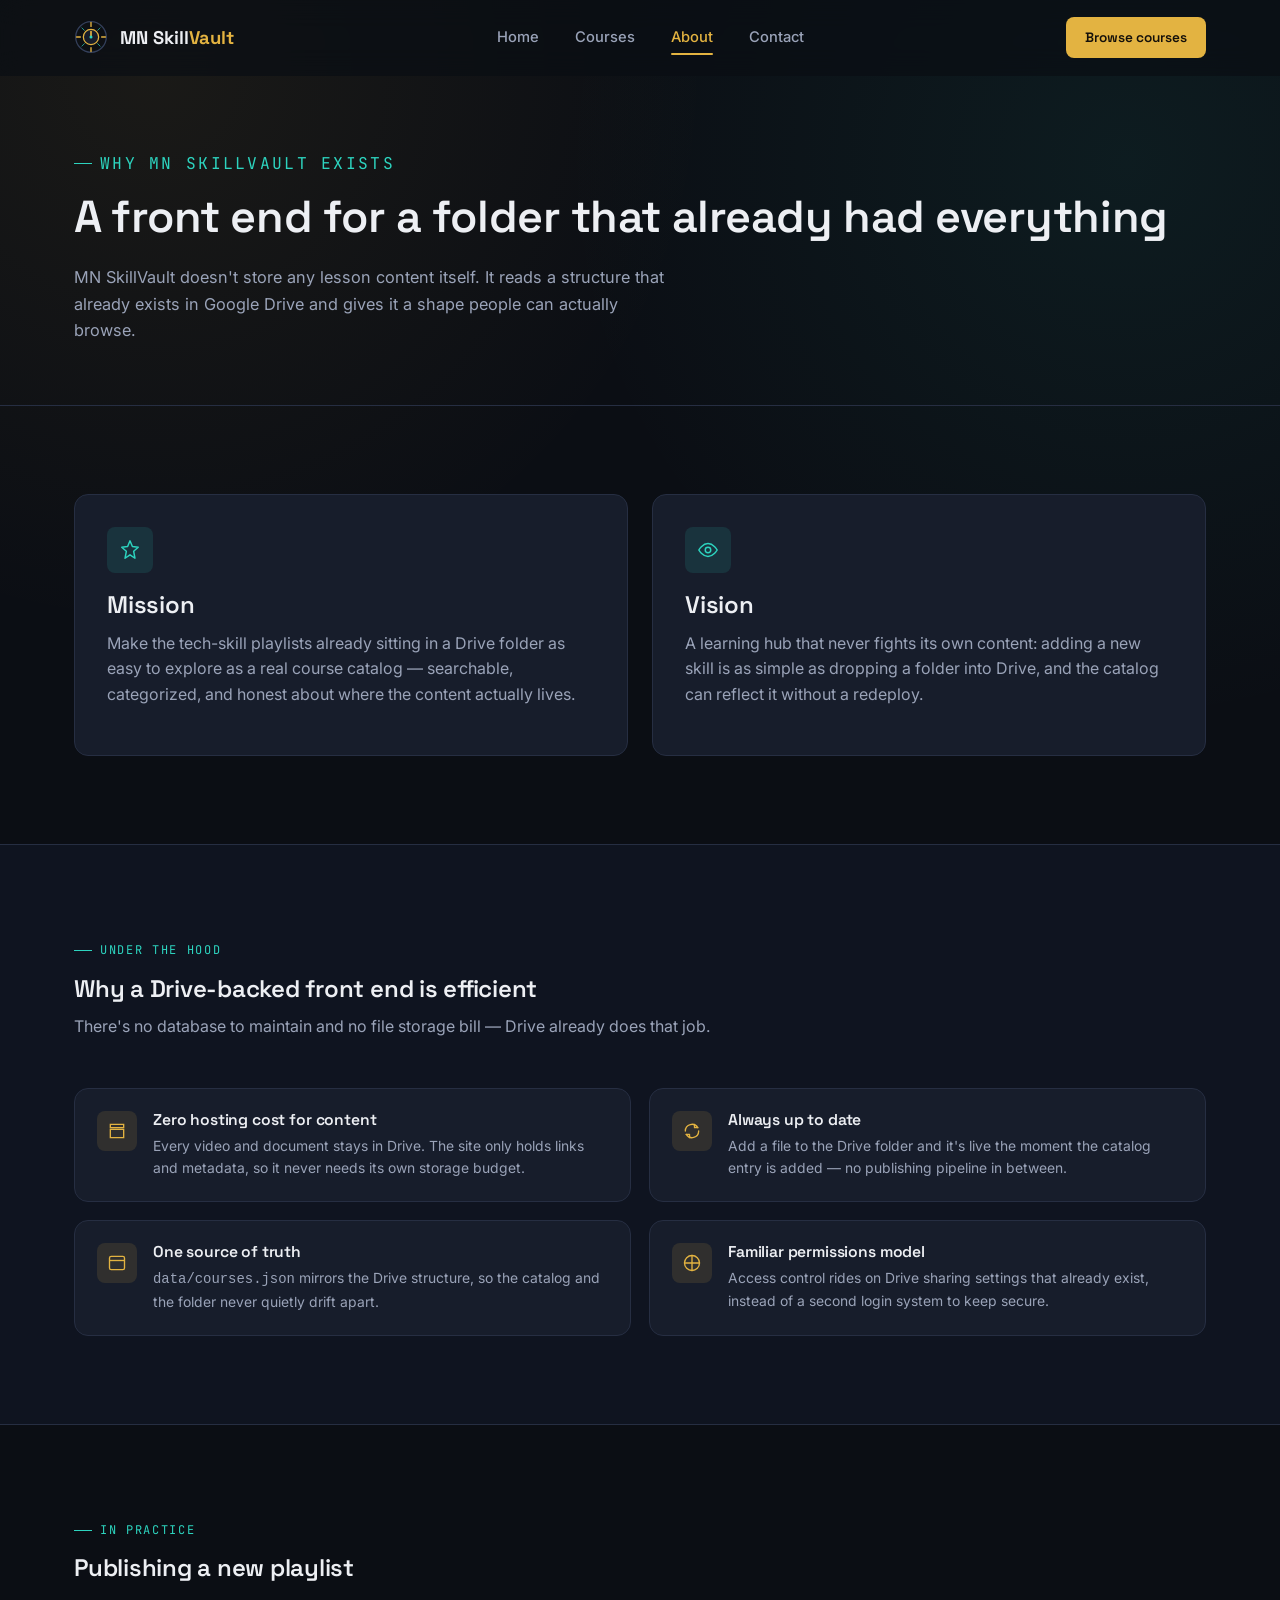
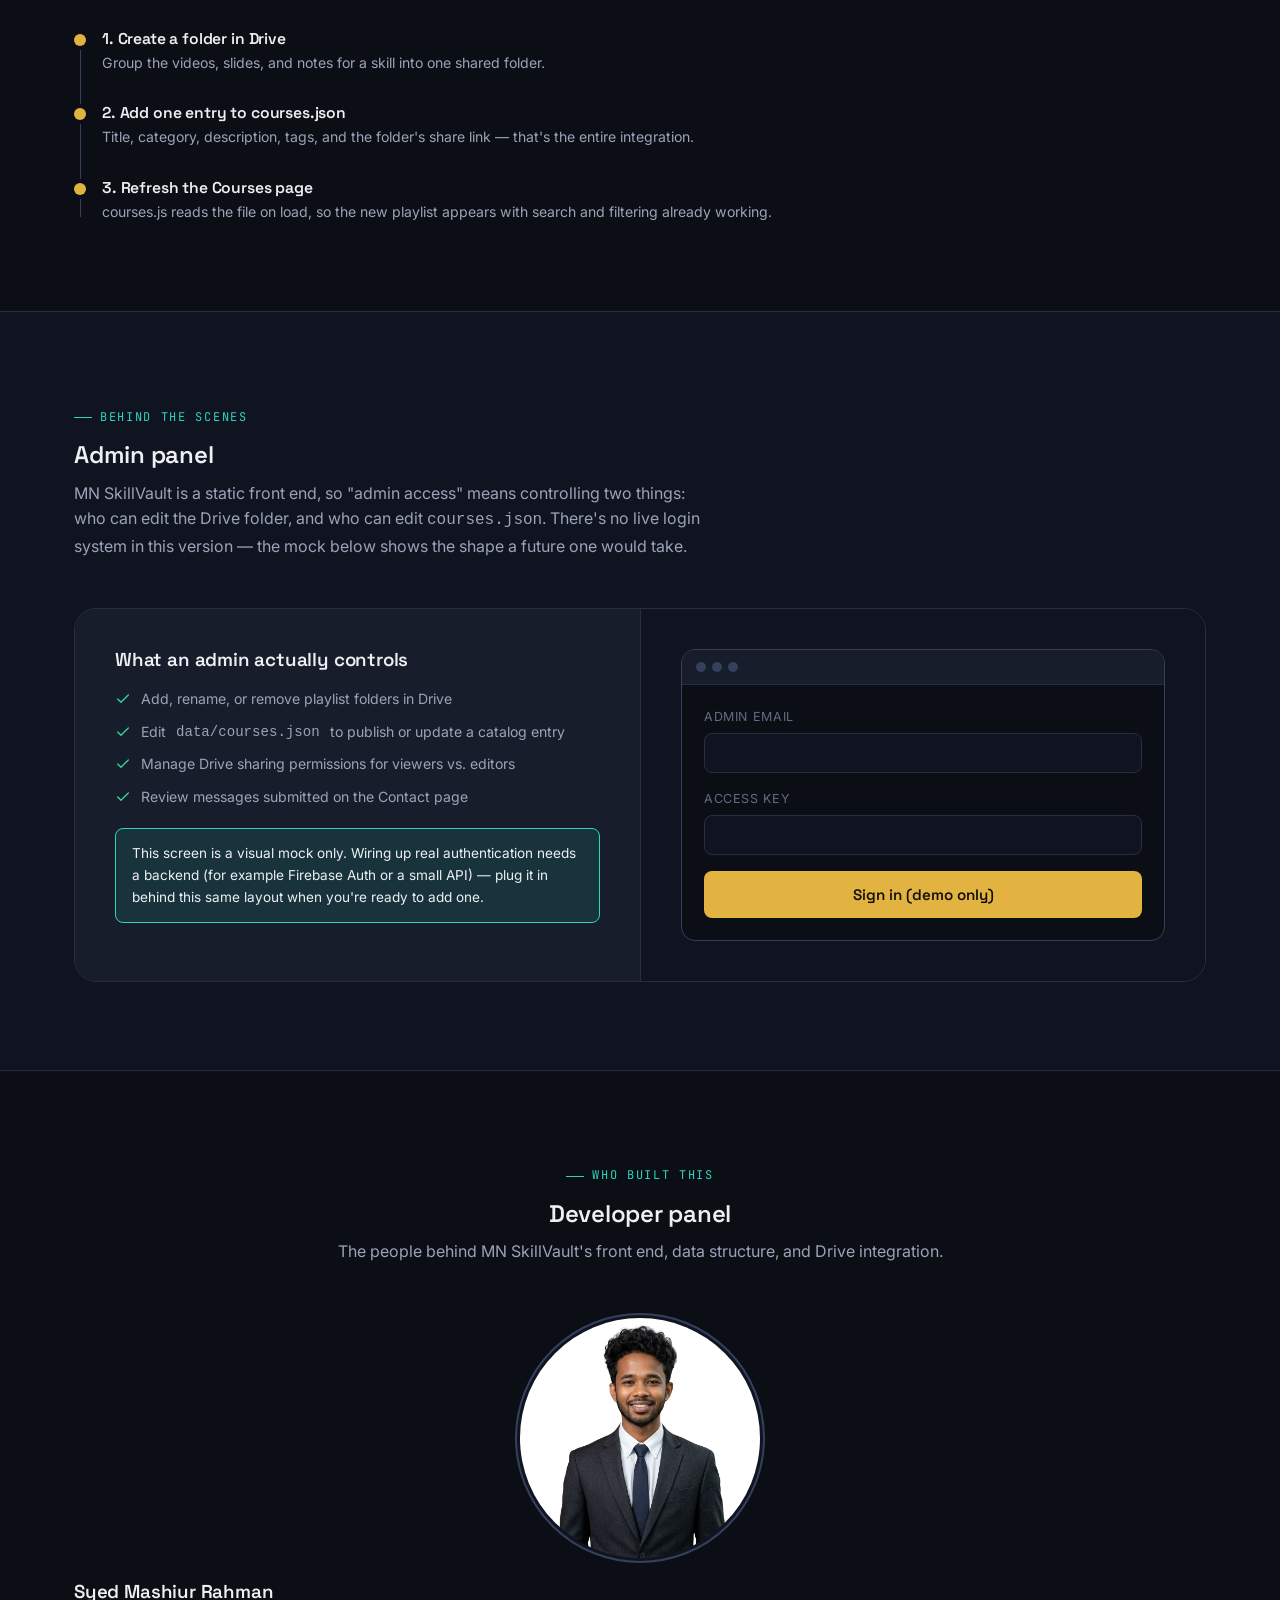
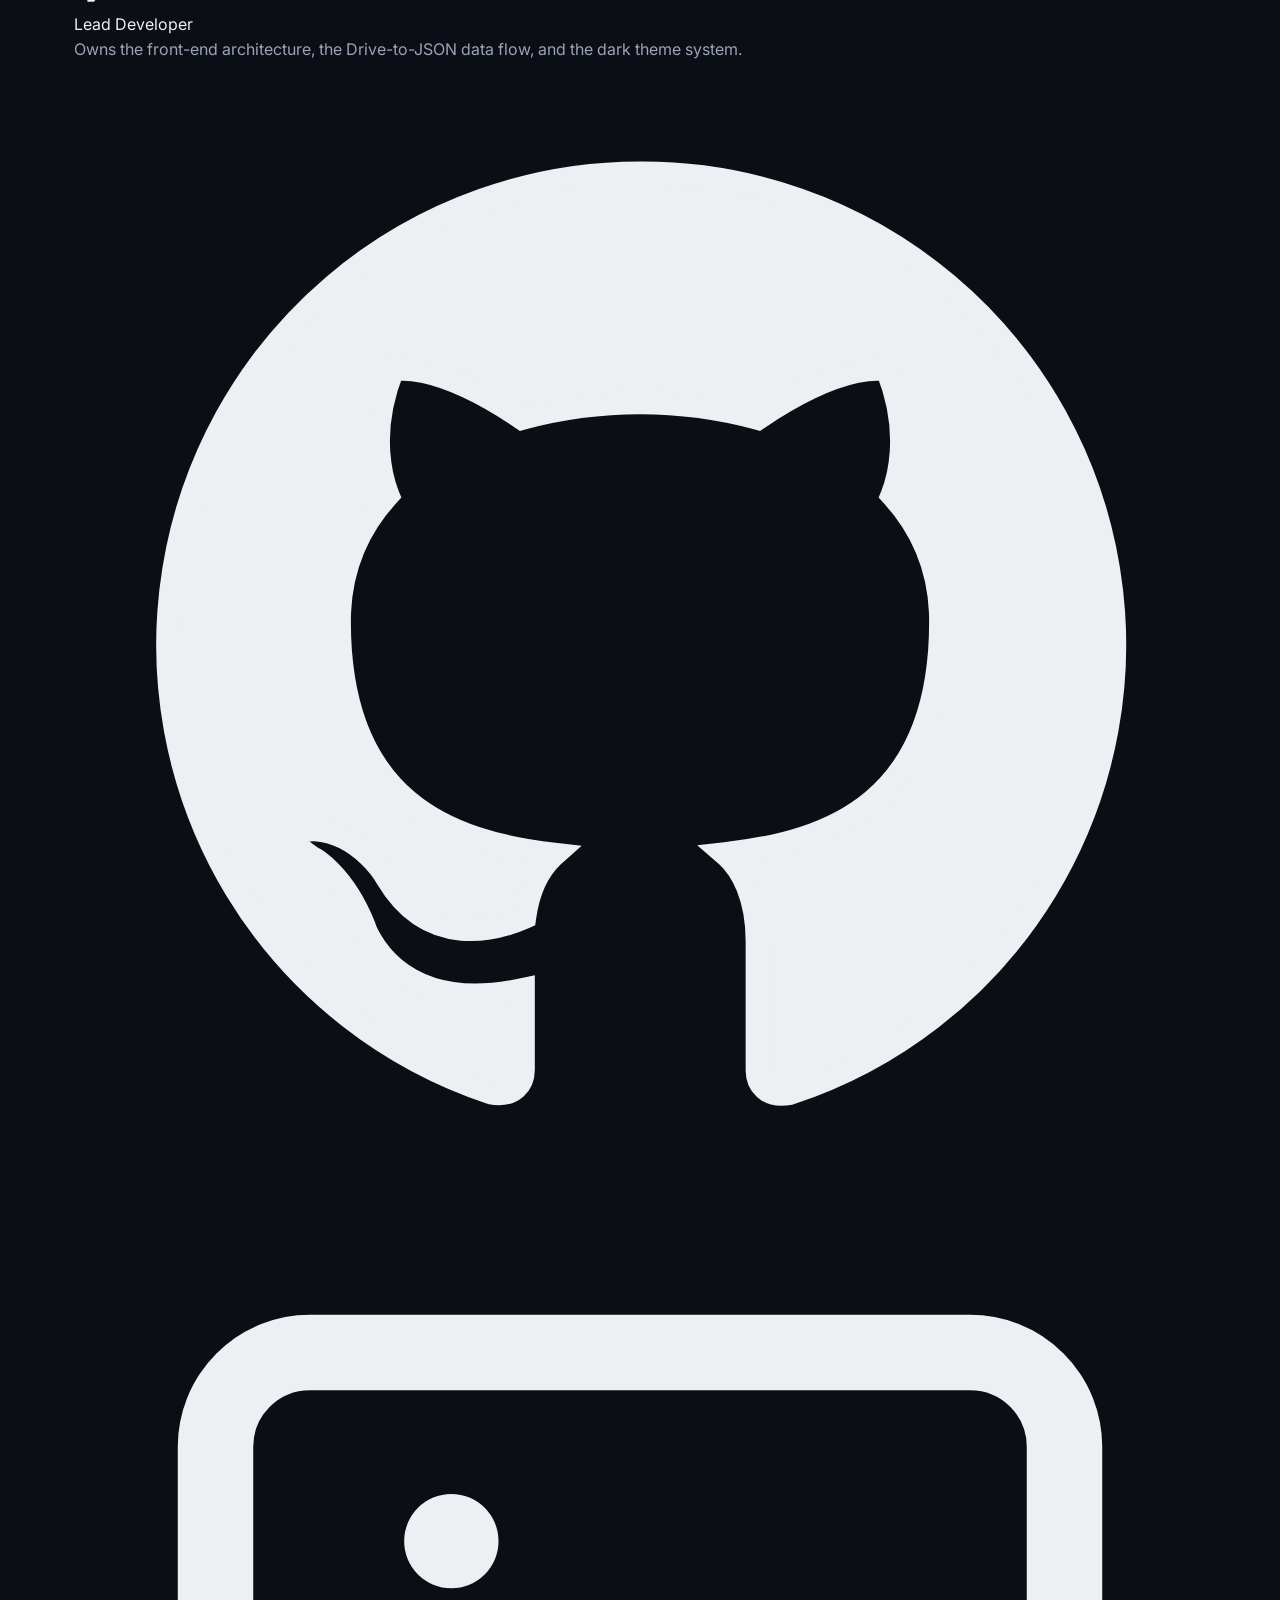
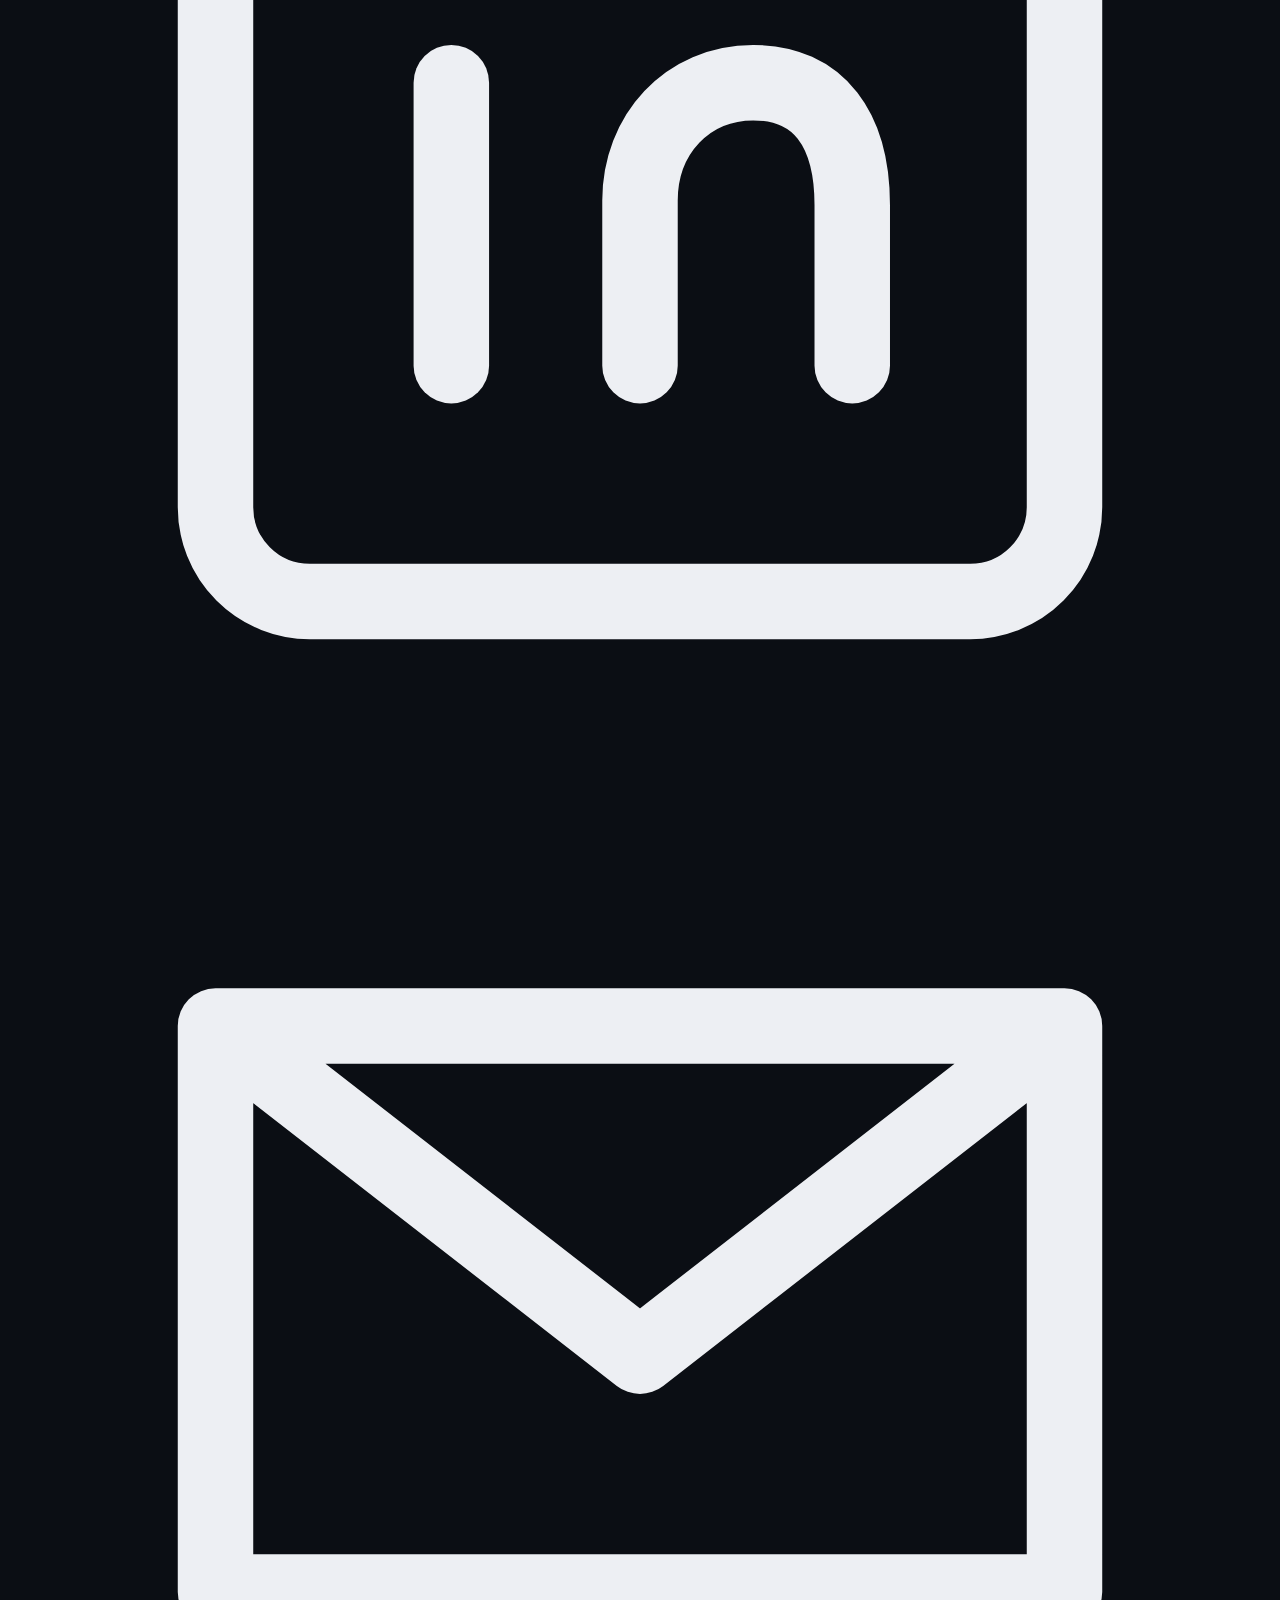
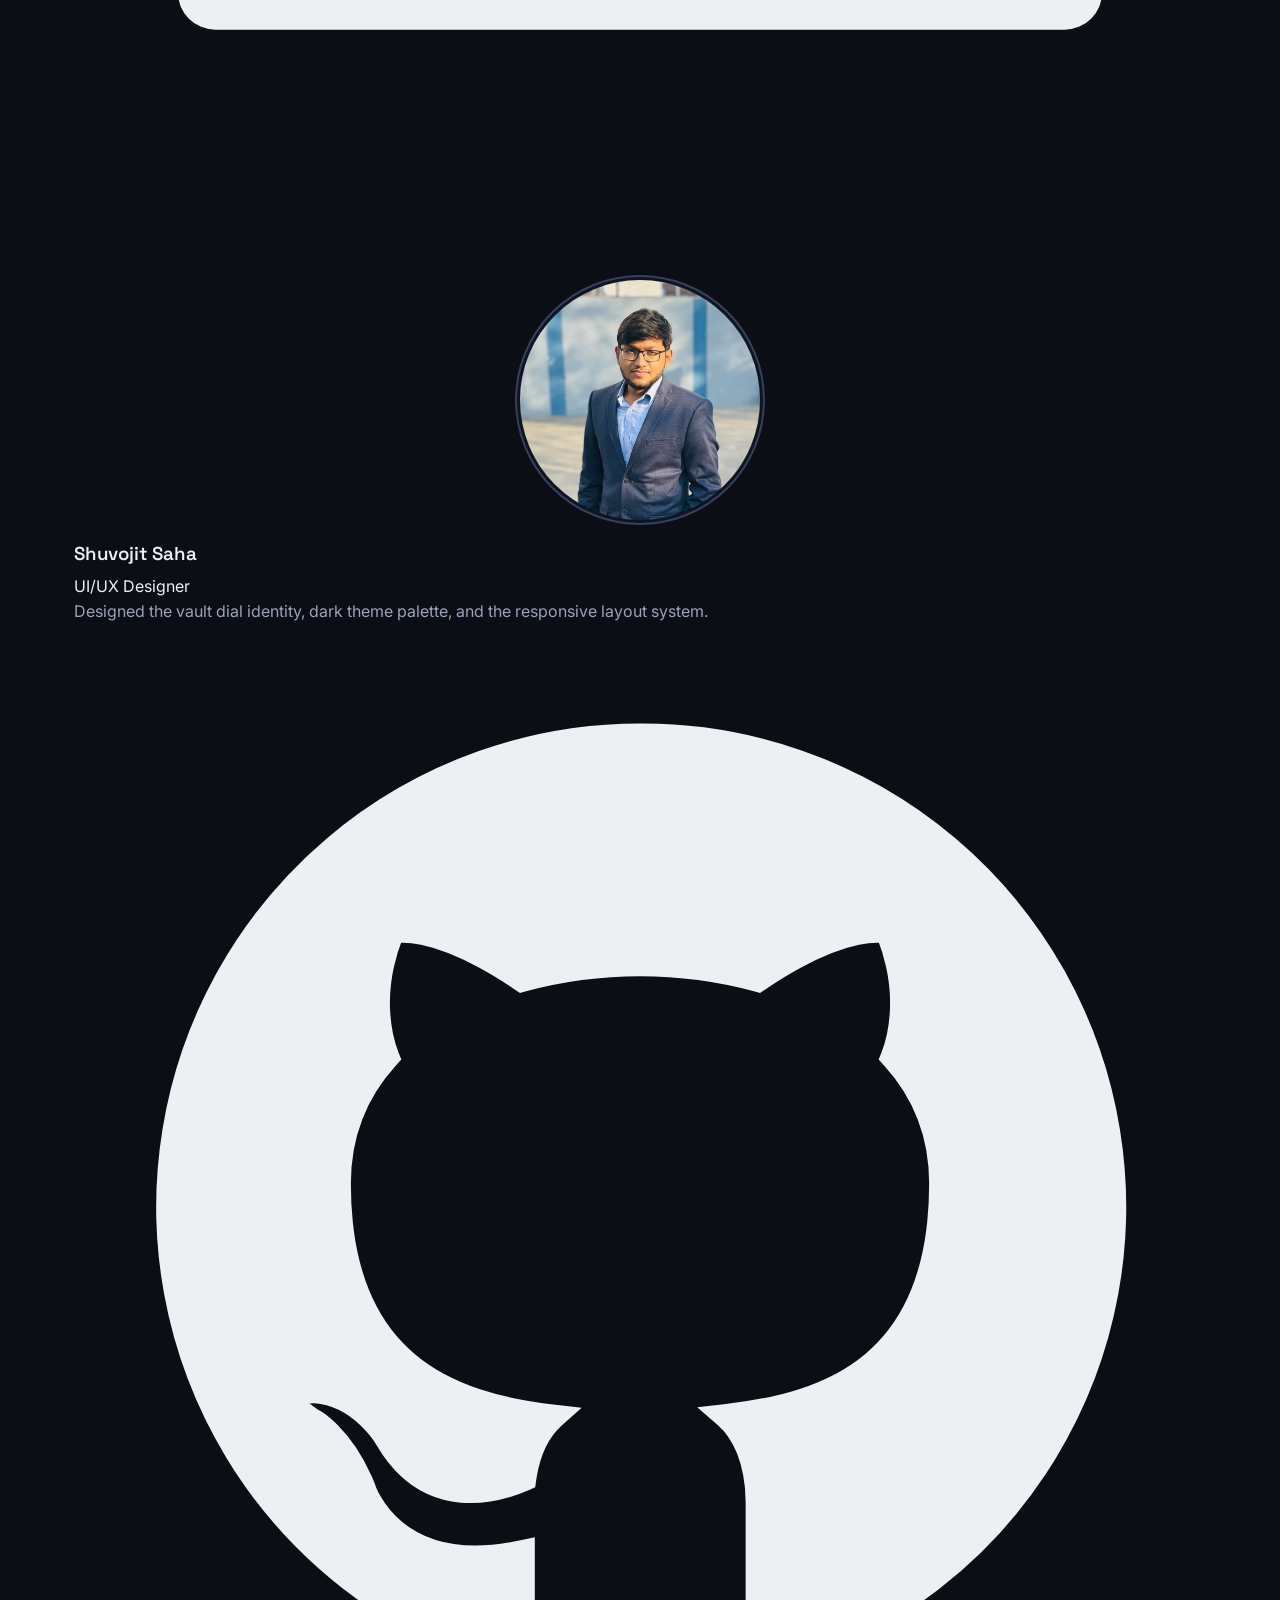
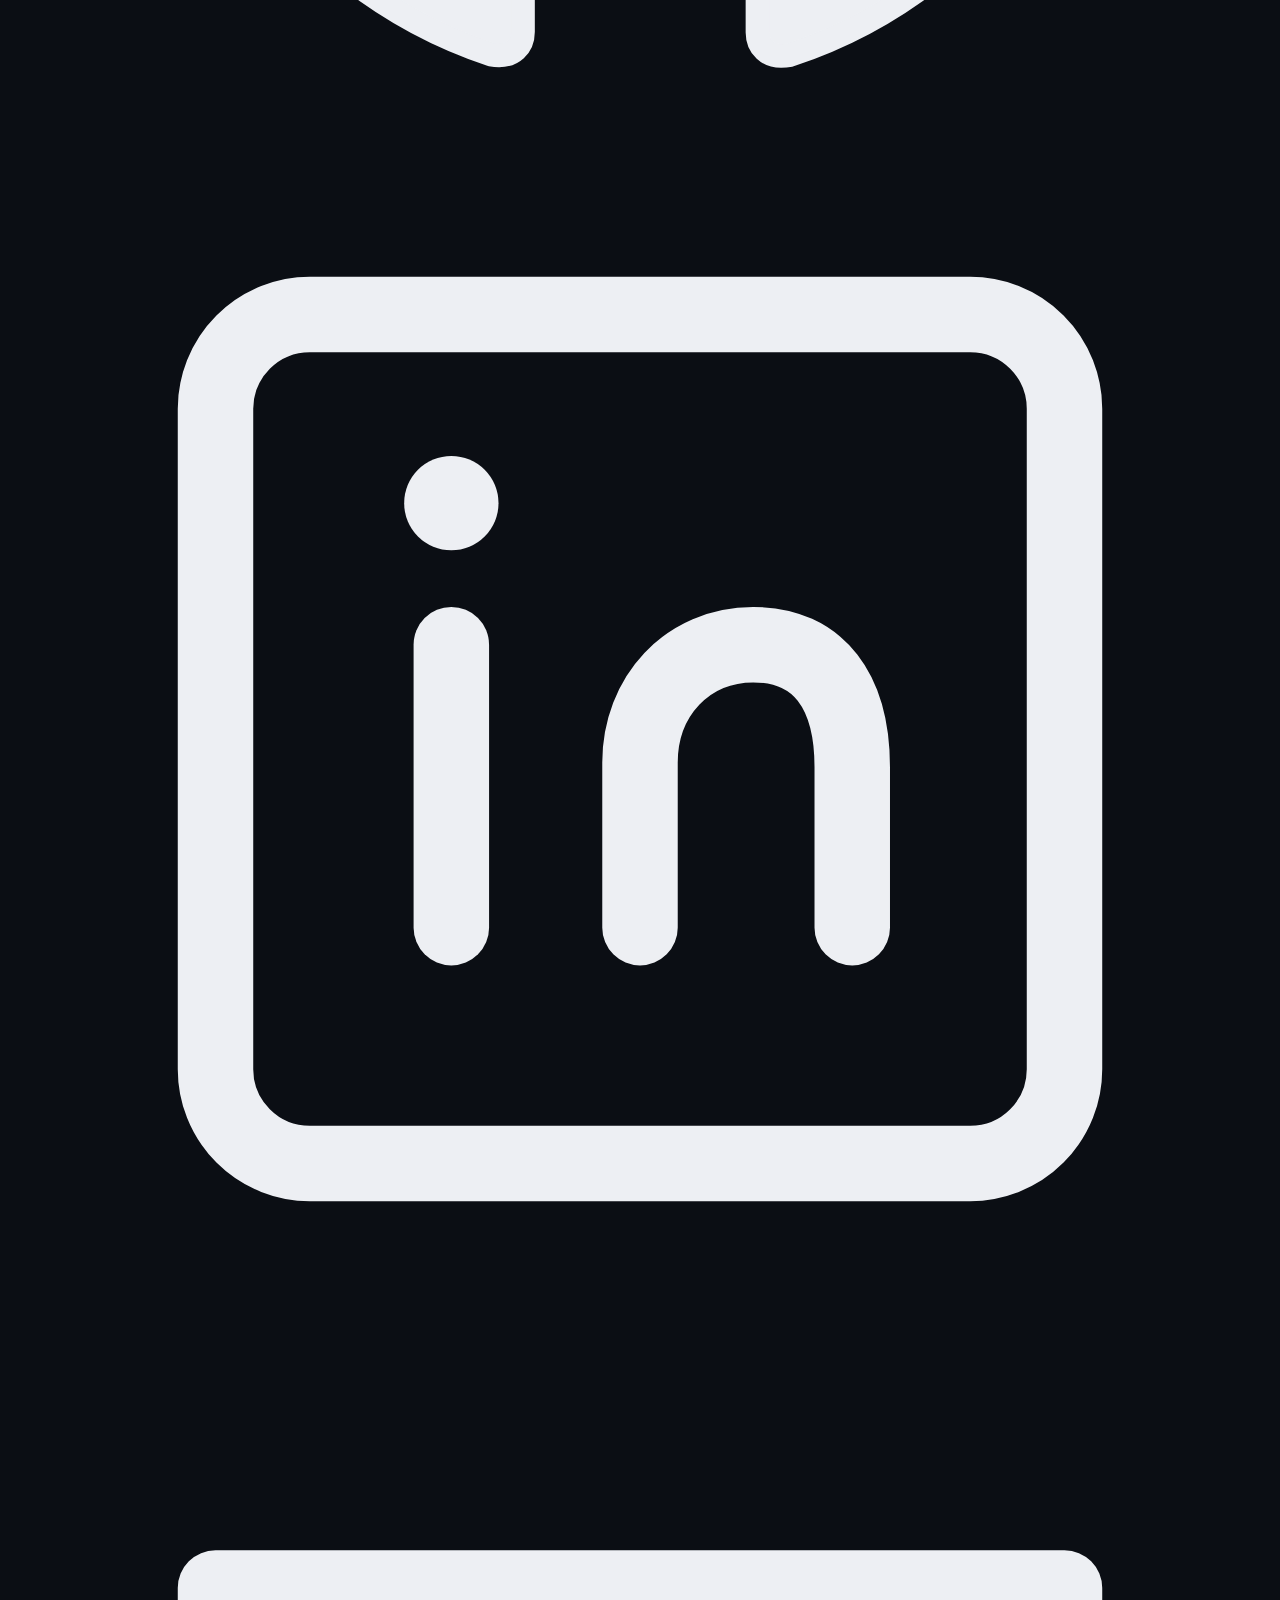
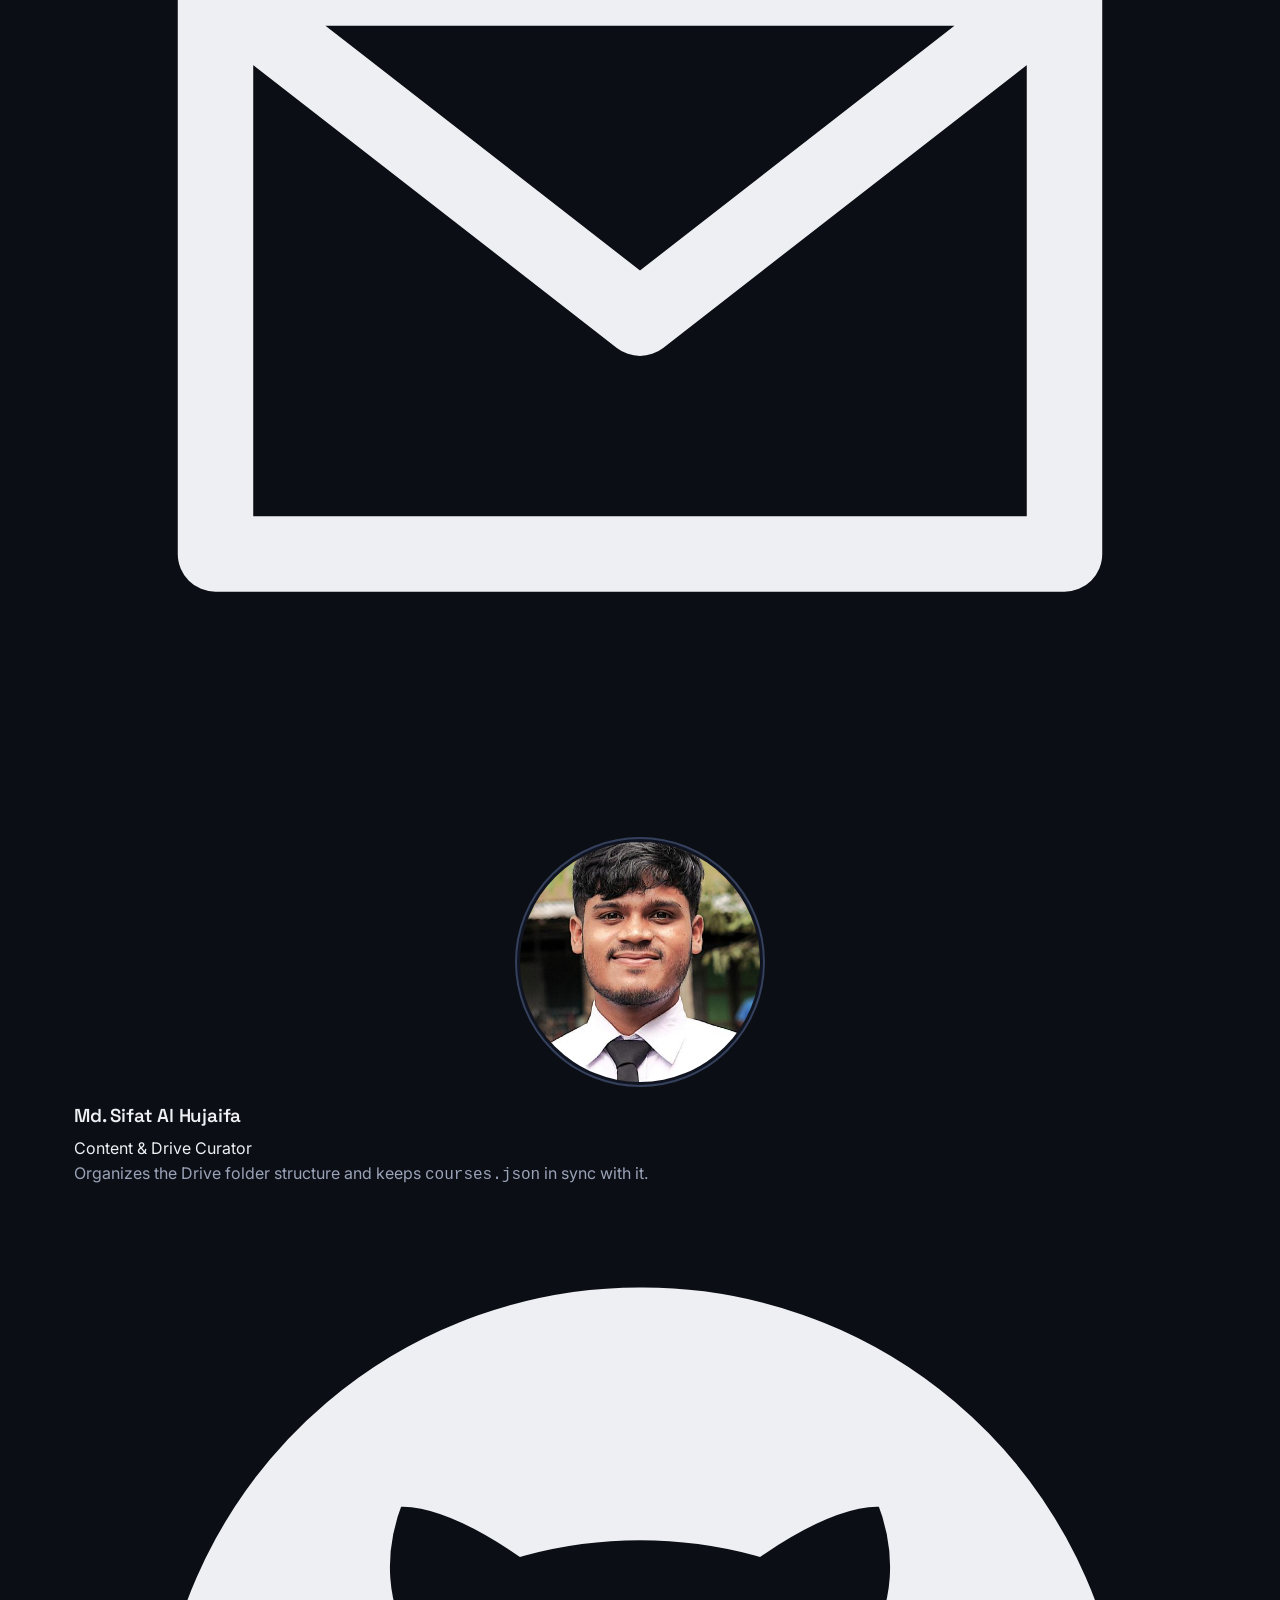
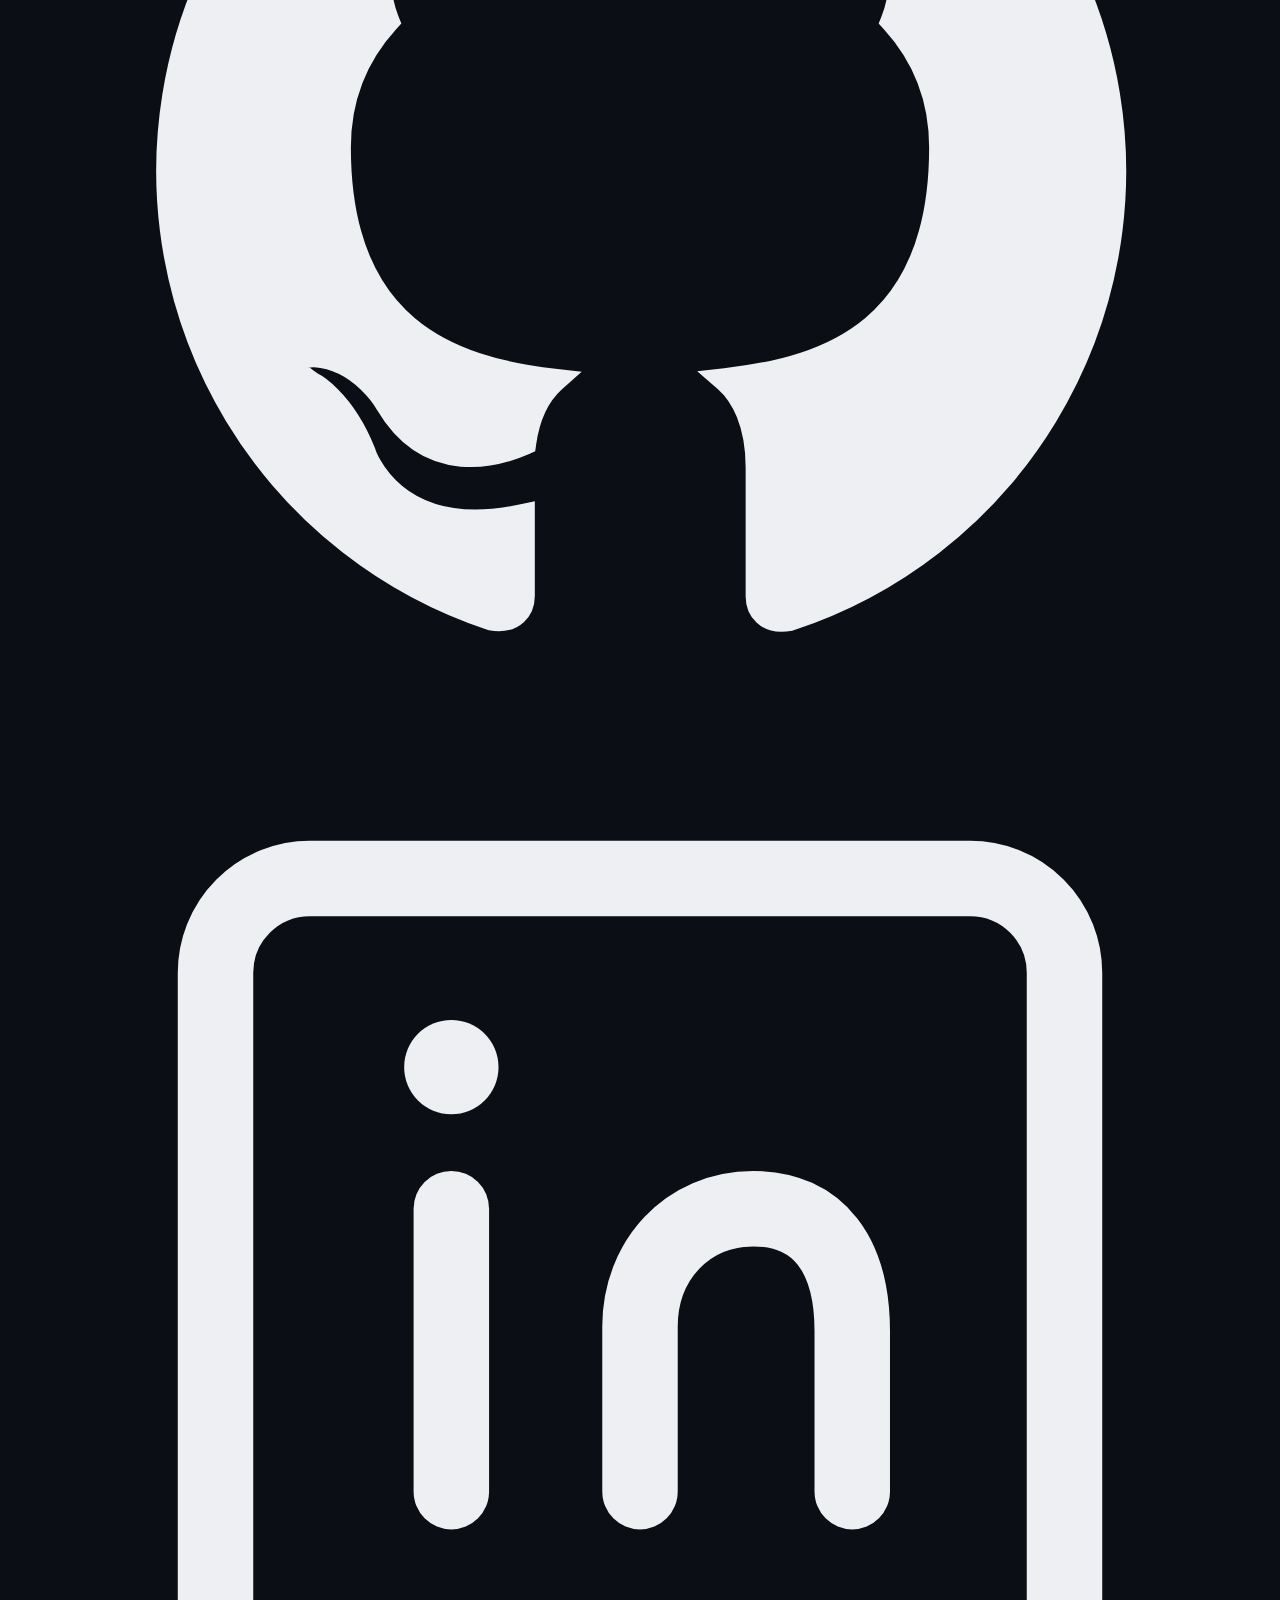
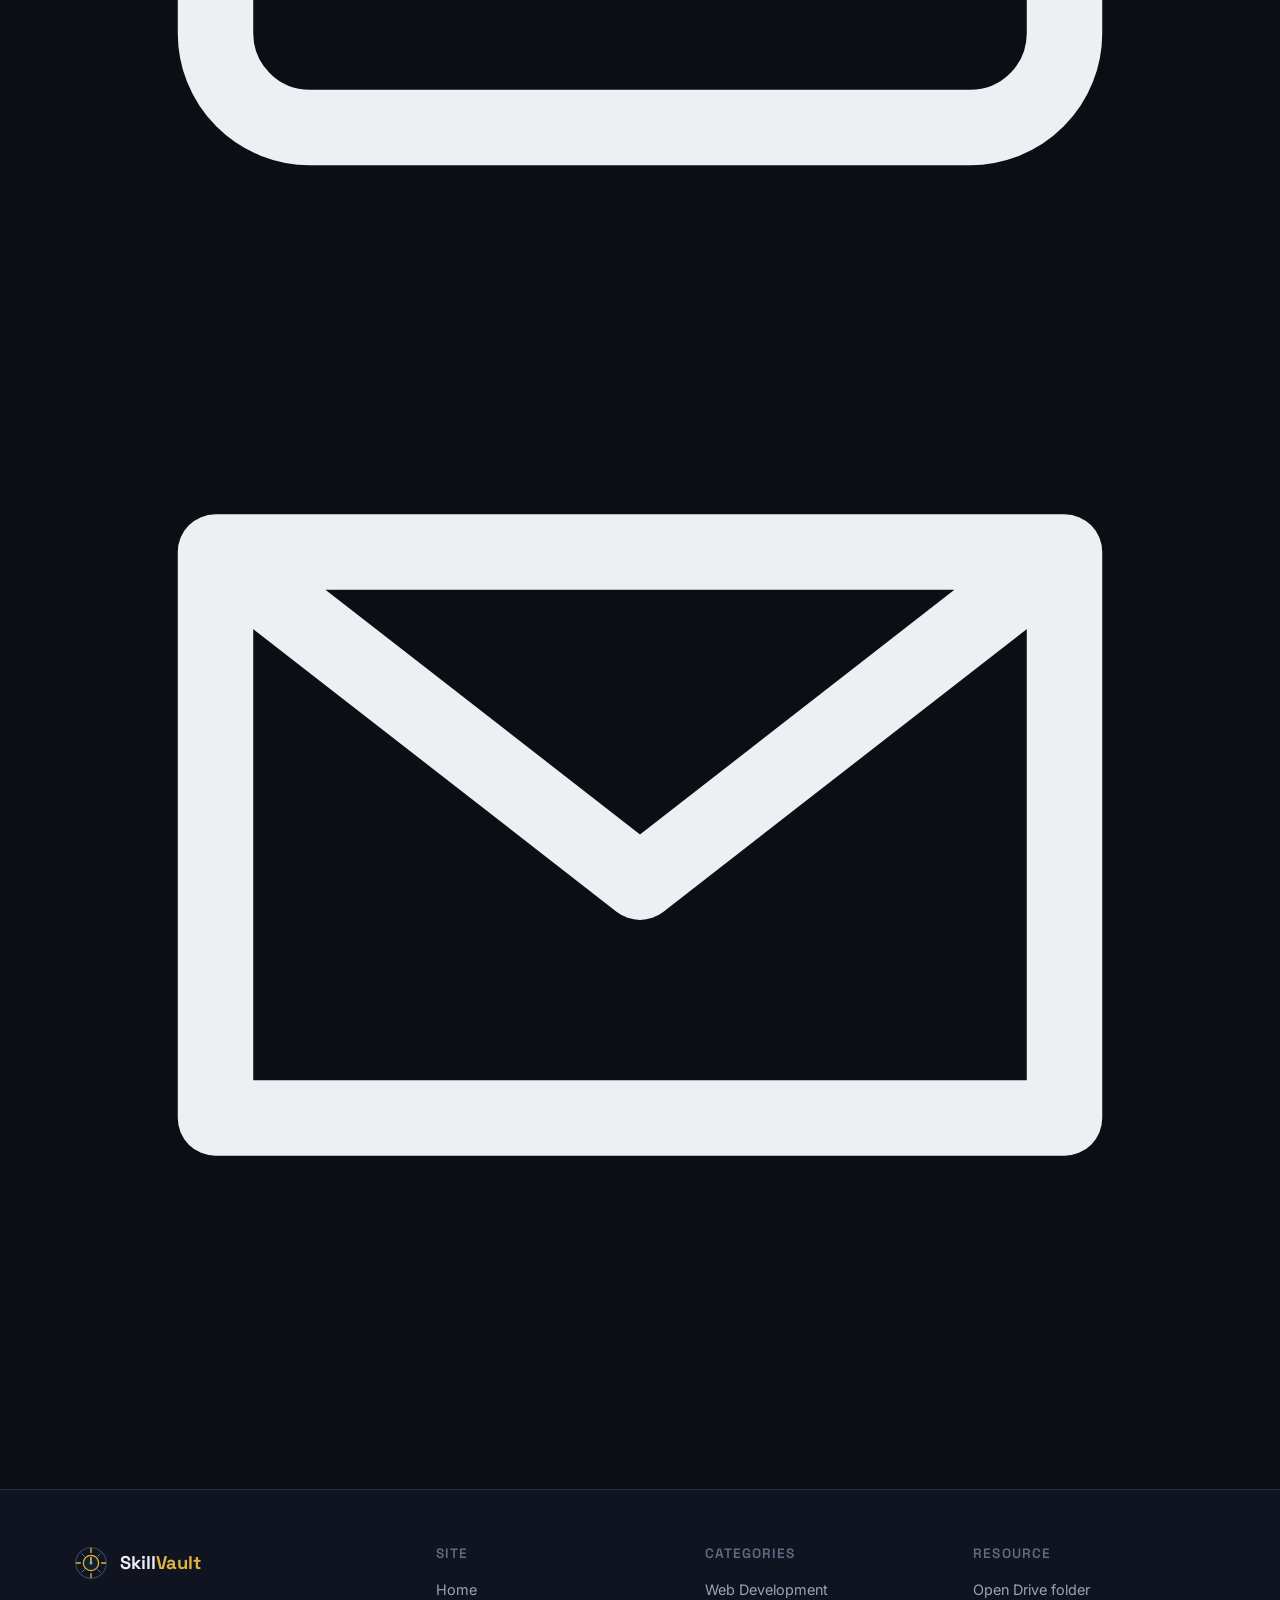
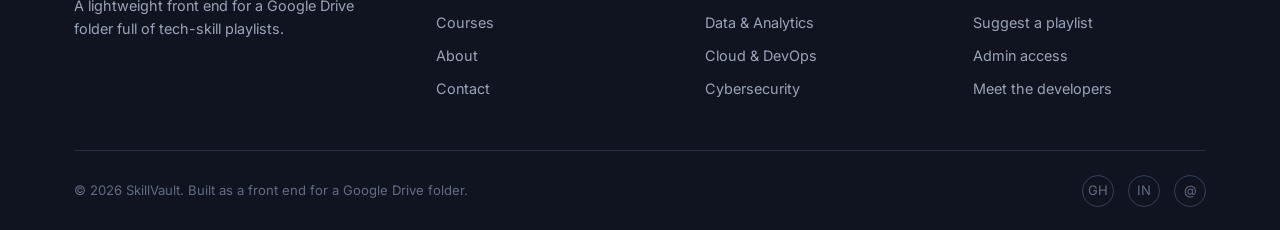
==== about.html @ 1461fbe9 "First commit" ====
<!DOCTYPE html>
<html lang="en">
<head>
<meta charset="UTF-8">
<meta name="viewport" content="width=device-width, initial-scale=1.0">
<title>About — SkillVault</title>
<meta name="description" content="SkillVault's mission, vision, why a Google-Drive-backed front end is efficient, and how the admin panel works.">
<link rel="icon" type="image/svg+xml" href="assets/logos/favicon.svg">

<link rel="preconnect" href="https://fonts.googleapis.com">
<link rel="preconnect" href="https://fonts.gstatic.com" crossorigin>
<link href="https://fonts.googleapis.com/css2?family=Space+Grotesk:wght@500;600;700&family=Inter:wght@400;500;600&family=JetBrains+Mono:wght@400;500&display=swap" rel="stylesheet">

<link rel="stylesheet" href="css/style.css">
<link rel="stylesheet" href="css/animations.css">
<link rel="stylesheet" href="css/responsive.css">
</head>
<body>

<a class="skip-link" href="#main">Skip to content</a>

<!-- ============ NAVBAR ============ -->
<header class="navbar">
  <div class="container">
    <a href="index.html" class="brand">
      <img src="assets/logos/dial-logo.svg" alt="" class="dial">
      <span class="name">MN Skill<span class="tag">Vault</span></span>
    </a>

    <nav class="nav-links" id="navLinks">
      <a href="index.html" data-page="index.html">Home</a>
      <a href="courses.html" data-page="courses.html">Courses</a>
      <a href="about.html" data-page="about.html">About</a>
      <a href="contact.html" data-page="contact.html">Contact</a>
    </nav>

    <div class="nav-actions">
      <a href="courses.html" class="btn btn-primary btn-sm btn-desktop-only">Browse courses</a>
      <button class="nav-toggle" id="navToggle" aria-label="Toggle menu" aria-expanded="false">
        <span></span><span></span><span></span>
      </button>
    </div>
  </div>
</header>

<main id="main">

  <!-- ============ PAGE HEADER ============ -->
  <section class="page-header">
    <div class="container">
      <p class="eyebrow">Why MN SkillVault exists</p>
      <h1>A front end for a folder that already had everything</h1>
      <p>MN SkillVault doesn't store any lesson content itself. It reads a structure that already exists in Google Drive and gives it a shape people can actually browse.</p>
    </div>
  </section>

  <!-- ============ MISSION / VISION ============ -->
  <section class="section">
    <div class="container">
      <div class="mv-grid">
        <div class="mv-card reveal">
          <div class="icon-badge">
            <svg viewBox="0 0 24 24" fill="none" xmlns="http://www.w3.org/2000/svg"><path d="M12 2l2.6 6.2L21 9l-5 4.4L17.4 21 12 17.3 6.6 21 8 13.4 3 9l6.4-.8L12 2Z" stroke="currentColor" stroke-width="1.6" stroke-linejoin="round"/></svg>
          </div>
          <h2>Mission</h2>
          <p>Make the tech-skill playlists already sitting in a Drive folder as easy to explore as a real course catalog — searchable, categorized, and honest about where the content actually lives.</p>
        </div>
        <div class="mv-card reveal reveal-delay-2">
          <div class="icon-badge">
            <svg viewBox="0 0 24 24" fill="none" xmlns="http://www.w3.org/2000/svg"><path d="M2 12s4-7 10-7 10 7 10 7-4 7-10 7-10-7-10-7Z" stroke="currentColor" stroke-width="1.6"/><circle cx="12" cy="12" r="3" stroke="currentColor" stroke-width="1.6"/></svg>
          </div>
          <h2>Vision</h2>
          <p>A learning hub that never fights its own content: adding a new skill is as simple as dropping a folder into Drive, and the catalog can reflect it without a redeploy.</p>
        </div>
      </div>
    </div>
  </section>

  <!-- ============ WHY EFFICIENT ============ -->
  <section class="section section-alt">
    <div class="container">
      <div class="section-head reveal">
        <p class="eyebrow">Under the hood</p>
        <h2>Why a Drive-backed front end is efficient</h2>
        <p>There's no database to maintain and no file storage bill — Drive already does that job.</p>
      </div>

      <div class="feature-grid">
        <div class="feature-item reveal reveal-delay-1">
          <div class="icon-badge">
            <svg viewBox="0 0 24 24" fill="none" xmlns="http://www.w3.org/2000/svg"><path d="M4 4h16v4H4V4Zm0 6h16v10H4V10Z" stroke="currentColor" stroke-width="1.6"/></svg>
          </div>
          <div>
            <h4>Zero hosting cost for content</h4>
            <p>Every video and document stays in Drive. The site only holds links and metadata, so it never needs its own storage budget.</p>
          </div>
        </div>
        <div class="feature-item reveal reveal-delay-2">
          <div class="icon-badge">
            <svg viewBox="0 0 24 24" fill="none" xmlns="http://www.w3.org/2000/svg"><path d="M4 12a8 8 0 0 1 14.9-4M20 12a8 8 0 0 1-14.9 4" stroke="currentColor" stroke-width="1.6" stroke-linecap="round"/><path d="M15 4v4h4M9 20v-4H5" stroke="currentColor" stroke-width="1.6" stroke-linecap="round" stroke-linejoin="round"/></svg>
          </div>
          <div>
            <h4>Always up to date</h4>
            <p>Add a file to the Drive folder and it's live the moment the catalog entry is added — no publishing pipeline in between.</p>
          </div>
        </div>
        <div class="feature-item reveal reveal-delay-3">
          <div class="icon-badge">
            <svg viewBox="0 0 24 24" fill="none" xmlns="http://www.w3.org/2000/svg"><rect x="3" y="4" width="18" height="16" rx="2" stroke="currentColor" stroke-width="1.6"/><line x1="3" y1="9" x2="21" y2="9" stroke="currentColor" stroke-width="1.6"/></svg>
          </div>
          <div>
            <h4>One source of truth</h4>
            <p><code>data/courses.json</code> mirrors the Drive structure, so the catalog and the folder never quietly drift apart.</p>
          </div>
        </div>
        <div class="feature-item reveal reveal-delay-4">
          <div class="icon-badge">
            <svg viewBox="0 0 24 24" fill="none" xmlns="http://www.w3.org/2000/svg"><path d="M12 3v18M3 12h18" stroke="currentColor" stroke-width="1.6" stroke-linecap="round"/><circle cx="12" cy="12" r="9" stroke="currentColor" stroke-width="1.6"/></svg>
          </div>
          <div>
            <h4>Familiar permissions model</h4>
            <p>Access control rides on Drive sharing settings that already exist, instead of a second login system to keep secure.</p>
          </div>
        </div>
      </div>
    </div>
  </section>

  <!-- ============ HOW WE KEEP IT LEAN (timeline) ============ -->
  <section class="section">
    <div class="container">
      <div class="section-head reveal">
        <p class="eyebrow">In practice</p>
        <h2>Publishing a new playlist</h2>
      </div>
      <div class="timeline reveal">
        <div class="timeline-item">
          <h4>1. Create a folder in Drive</h4>
          <p>Group the videos, slides, and notes for a skill into one shared folder.</p>
        </div>
        <div class="timeline-item">
          <h4>2. Add one entry to courses.json</h4>
          <p>Title, category, description, tags, and the folder's share link — that's the entire integration.</p>
        </div>
        <div class="timeline-item">
          <h4>3. Refresh the Courses page</h4>
          <p>courses.js reads the file on load, so the new playlist appears with search and filtering already working.</p>
        </div>
      </div>
    </div>
  </section>

  <!-- ============ ADMIN PANEL ============ -->
  <section class="section section-alt">
    <div class="container">
      <div class="section-head reveal">
        <p class="eyebrow">Behind the scenes</p>
        <h2>Admin panel</h2>
        <p>MN SkillVault is a static front end, so "admin access" means controlling two things: who can edit the Drive folder, and who can edit <code>courses.json</code>. There's no live login system in this version — the mock below shows the shape a future one would take.</p>
      </div>

      <div class="admin-panel reveal">
        <div class="admin-info">
          <h3>What an admin actually controls</h3>
          <ul class="permission-list">
            <li>
              <svg viewBox="0 0 24 24" fill="none" xmlns="http://www.w3.org/2000/svg"><path d="M20 6 9 17l-5-5" stroke="currentColor" stroke-width="2" stroke-linecap="round" stroke-linejoin="round"/></svg>
              Add, rename, or remove playlist folders in Drive
            </li>
            <li>
              <svg viewBox="0 0 24 24" fill="none" xmlns="http://www.w3.org/2000/svg"><path d="M20 6 9 17l-5-5" stroke="currentColor" stroke-width="2" stroke-linecap="round" stroke-linejoin="round"/></svg>
              Edit <code>data/courses.json</code> to publish or update a catalog entry
            </li>
            <li>
              <svg viewBox="0 0 24 24" fill="none" xmlns="http://www.w3.org/2000/svg"><path d="M20 6 9 17l-5-5" stroke="currentColor" stroke-width="2" stroke-linecap="round" stroke-linejoin="round"/></svg>
              Manage Drive sharing permissions for viewers vs. editors
            </li>
            <li>
              <svg viewBox="0 0 24 24" fill="none" xmlns="http://www.w3.org/2000/svg"><path d="M20 6 9 17l-5-5" stroke="currentColor" stroke-width="2" stroke-linecap="round" stroke-linejoin="round"/></svg>
              Review messages submitted on the Contact page
            </li>
          </ul>
          <div class="note-box">
            This screen is a visual mock only. Wiring up real authentication needs a backend
            (for example Firebase Auth or a small API) — plug it in behind this same layout
            when you're ready to add one.
          </div>
        </div>
        <div class="admin-mock">
          <div class="mock-window">
            <div class="mock-titlebar"><span></span><span></span><span></span></div>
            <div class="mock-body">
              <label>Admin email</label>
              <div class="mock-input"></div>
              <label>Access key</label>
              <div class="mock-input"></div>
              <button class="btn btn-primary btn-block" type="button" disabled>Sign in (demo only)</button>
            </div>
          </div>
        </div>
      </div>
    </div>
  </section>

  <!-- ============ DEVELOPER PANEL ============ -->
  <section class="section" id="team">
    <div class="container">
      <div class="section-head center reveal">
        <p class="eyebrow" style="justify-content:center;">Who built this</p>
        <h2>Developer panel</h2>
        <p>The people behind MN SkillVault's front end, data structure, and Drive integration.</p>
      </div>

      <div class="team-grid">
        <div class="team-card reveal reveal-delay-1">
          <div class="team-photo">
            <img src="assets/images/Avatar1.jpg" alt="Portrait of Maya Reyes">
          </div>
          <h3>Syed Mashiur Rahman</h3>
          <span class="team-role">Lead Developer</span>
          <p class="bio">Owns the front-end architecture, the Drive-to-JSON data flow, and the dark theme system.</p>
          <div class="team-social">
            <a href="https://github.com/syed1011128" aria-label="Maya's GitHub">
              <svg viewBox="0 0 24 24" fill="none" xmlns="http://www.w3.org/2000/svg"><path d="M12 2a10 10 0 0 0-3.16 19.49c.5.09.68-.22.68-.48v-1.7c-2.78.6-3.37-1.34-3.37-1.34-.46-1.15-1.11-1.46-1.11-1.46-.9-.62.07-.6.07-.6 1 .07 1.53 1.03 1.53 1.03.9 1.52 2.34 1.08 2.91.83.09-.65.35-1.08.63-1.33-2.22-.25-4.56-1.11-4.56-4.94 0-1.09.39-1.98 1.03-2.68-.1-.25-.45-1.27.1-2.65 0 0 .84-.27 2.75 1.02a9.6 9.6 0 0 1 5 0c1.91-1.29 2.75-1.02 2.75-1.02.55 1.38.2 2.4.1 2.65.64.7 1.03 1.59 1.03 2.68 0 3.84-2.34 4.68-4.57 4.93.36.31.68.92.68 1.85v2.74c0 .26.18.58.69.48A10 10 0 0 0 12 2Z" stroke="currentColor" stroke-width="0.5" fill="currentColor"/></svg>
            </a>
            <a href="https://www.linkedin.com/in/syed-mashiur-rahman-542a7a350/" aria-label="Maya's LinkedIn">
              <svg viewBox="0 0 24 24" fill="none" xmlns="http://www.w3.org/2000/svg"><rect x="3" y="3" width="18" height="18" rx="2" stroke="currentColor" stroke-width="1.6"/><line x1="8" y1="10" x2="8" y2="16" stroke="currentColor" stroke-width="1.6" stroke-linecap="round"/><circle cx="8" cy="7" r="1" fill="currentColor"/><path d="M12 16v-3.5c0-1.4 1-2.5 2.4-2.5s2.1 1 2.1 2.6V16" stroke="currentColor" stroke-width="1.6" stroke-linecap="round" stroke-linejoin="round"/></svg>
            </a>
            <a href="mailto:syedshafin961@gmail.com" aria-label="Email Maya">
              <svg viewBox="0 0 24 24" fill="none" xmlns="http://www.w3.org/2000/svg"><path d="M3 6h18v12H3V6Zm0 0 9 7 9-7" stroke="currentColor" stroke-width="1.6" stroke-linejoin="round"/></svg>
            </a>
          </div>
        </div>

        <div class="team-card reveal reveal-delay-2">
          <div class="team-photo">
            <img src="assets/images/Avatar2.jpg.jpeg" alt="Portrait of Sami Anwar">
          </div>
          <h3>Shuvojit Saha</h3>
          <span class="team-role">UI/UX Designer</span>
          <p class="bio">Designed the vault dial identity, dark theme palette, and the responsive layout system.</p>
          <div class="team-social">
            <a href="https://github.com/shuvojitsaha015-commits" aria-label="Sami's GitHub">
              <svg viewBox="0 0 24 24" fill="none" xmlns="http://www.w3.org/2000/svg"><path d="M12 2a10 10 0 0 0-3.16 19.49c.5.09.68-.22.68-.48v-1.7c-2.78.6-3.37-1.34-3.37-1.34-.46-1.15-1.11-1.46-1.11-1.46-.9-.62.07-.6.07-.6 1 .07 1.53 1.03 1.53 1.03.9 1.52 2.34 1.08 2.91.83.09-.65.35-1.08.63-1.33-2.22-.25-4.56-1.11-4.56-4.94 0-1.09.39-1.98 1.03-2.68-.1-.25-.45-1.27.1-2.65 0 0 .84-.27 2.75 1.02a9.6 9.6 0 0 1 5 0c1.91-1.29 2.75-1.02 2.75-1.02.55 1.38.2 2.4.1 2.65.64.7 1.03 1.59 1.03 2.68 0 3.84-2.34 4.68-4.57 4.93.36.31.68.92.68 1.85v2.74c0 .26.18.58.69.48A10 10 0 0 0 12 2Z" stroke="currentColor" stroke-width="0.5" fill="currentColor"/></svg>
            </a>
            <a href="https://www.linkedin.com/in/shuvojit-saha-4256a0371/" aria-label="Sami's LinkedIn">
              <svg viewBox="0 0 24 24" fill="none" xmlns="http://www.w3.org/2000/svg"><rect x="3" y="3" width="18" height="18" rx="2" stroke="currentColor" stroke-width="1.6"/><line x1="8" y1="10" x2="8" y2="16" stroke="currentColor" stroke-width="1.6" stroke-linecap="round"/><circle cx="8" cy="7" r="1" fill="currentColor"/><path d="M12 16v-3.5c0-1.4 1-2.5 2.4-2.5s2.1 1 2.1 2.6V16" stroke="currentColor" stroke-width="1.6" stroke-linecap="round" stroke-linejoin="round"/></svg>
            </a>
            <a href="mailto:shuvojit.saha015@gmail.com" aria-label="Email Sami">
              <svg viewBox="0 0 24 24" fill="none" xmlns="http://www.w3.org/2000/svg"><path d="M3 6h18v12H3V6Zm0 0 9 7 9-7" stroke="currentColor" stroke-width="1.6" stroke-linejoin="round"/></svg>
            </a>
          </div>
        </div>

        <div class="team-card reveal reveal-delay-3">
          <div class="team-photo">
            <img src="assets/images/Avatar3.jpg" alt="Portrait of Tomas Ibarra">
          </div>
          <h3>Md. Sifat Al Hujaifa</h3>
          <span class="team-role">Content &amp; Drive Curator</span>
          <p class="bio">Organizes the Drive folder structure and keeps <code>courses.json</code> in sync with it.</p>
          <div class="team-social">
            <a href="https://github.com/s-a-hojaifa31" aria-label="Tomas's GitHub">
              <svg viewBox="0 0 24 24" fill="none" xmlns="http://www.w3.org/2000/svg"><path d="M12 2a10 10 0 0 0-3.16 19.49c.5.09.68-.22.68-.48v-1.7c-2.78.6-3.37-1.34-3.37-1.34-.46-1.15-1.11-1.46-1.11-1.46-.9-.62.07-.6.07-.6 1 .07 1.53 1.03 1.53 1.03.9 1.52 2.34 1.08 2.91.83.09-.65.35-1.08.63-1.33-2.22-.25-4.56-1.11-4.56-4.94 0-1.09.39-1.98 1.03-2.68-.1-.25-.45-1.27.1-2.65 0 0 .84-.27 2.75 1.02a9.6 9.6 0 0 1 5 0c1.91-1.29 2.75-1.02 2.75-1.02.55 1.38.2 2.4.1 2.65.64.7 1.03 1.59 1.03 2.68 0 3.84-2.34 4.68-4.57 4.93.36.31.68.92.68 1.85v2.74c0 .26.18.58.69.48A10 10 0 0 0 12 2Z" stroke="currentColor" stroke-width="0.5" fill="currentColor"/></svg>
            </a>
            <a href="https://www.linkedin.com/in/muh-s-a-hojaifa/" aria-label="Tomas's LinkedIn">
              <svg viewBox="0 0 24 24" fill="none" xmlns="http://www.w3.org/2000/svg"><rect x="3" y="3" width="18" height="18" rx="2" stroke="currentColor" stroke-width="1.6"/><line x1="8" y1="10" x2="8" y2="16" stroke="currentColor" stroke-width="1.6" stroke-linecap="round"/><circle cx="8" cy="7" r="1" fill="currentColor"/><path d="M12 16v-3.5c0-1.4 1-2.5 2.4-2.5s2.1 1 2.1 2.6V16" stroke="currentColor" stroke-width="1.6" stroke-linecap="round" stroke-linejoin="round"/></svg>
            </a>
            <a href="mailto:sahbd19@gmail.com" aria-label="Email Tomas">
              <svg viewBox="0 0 24 24" fill="none" xmlns="http://www.w3.org/2000/svg"><path d="M3 6h18v12H3V6Zm0 0 9 7 9-7" stroke="currentColor" stroke-width="1.6" stroke-linejoin="round"/></svg>
            </a>
          </div>
        </div>
      </div>
    </div>
  </section>

</main>

<!-- ============ FOOTER ============ -->
<footer class="site-footer">
  <div class="container">
    <div class="footer-grid">
      <div class="footer-brand">
        <a href="index.html" class="brand">
          <img src="assets/logos/dial-logo.svg" alt="" class="dial">
          <span>Skill<span class="tag">Vault</span></span>
        </a>
        <p>A lightweight front end for a Google Drive folder full of tech-skill playlists.</p>
      </div>
      <div class="footer-col">
        <h4>Site</h4>
        <a href="index.html">Home</a>
        <a href="courses.html">Courses</a>
        <a href="about.html">About</a>
        <a href="contact.html">Contact</a>
      </div>
      <div class="footer-col">
        <h4>Categories</h4>
        <a href="courses.html">Web Development</a>
        <a href="courses.html">Data &amp; Analytics</a>
        <a href="courses.html">Cloud &amp; DevOps</a>
        <a href="courses.html">Cybersecurity</a>
      </div>
      <div class="footer-col">
        <h4>Resource</h4>
        <a href="https://drive.google.com/drive/folders/1zVaQ6Ov4H0xis7C_3VHpMSOV7OQsLZwy?usp=drive_link" target="_blank" rel="noopener noreferrer">Open Drive folder</a>
        <a href="contact.html">Suggest a playlist</a>
        <a href="about.html">Admin access</a>
        <a href="about.html#team">Meet the developers</a>
      </div>
    </div>
    <div class="footer-bottom">
      <span>&copy; <span data-year></span> SkillVault. Built as a front end for a Google Drive folder.</span>
      <div class="social">
        <a href="https://github.com/syed1011128" aria-label="GitHub">GH</a>
        <a href="https://www.linkedin.com/in/syed-mashiur-rahman-542a7a350/" aria-label="LinkedIn">IN</a>
        <a href="mailto:syedshafin961@gmail.com" aria-label="Email">@</a>
      </div>
    </div>
  </div>
</footer>

<button class="back-to-top" aria-label="Back to top">&uarr;</button>

<script src="js/navbar.js"></script>
<script src="js/app.js"></script>
</body>
</html>
---- css/style.css ----
/* ============================================================
   SkillVault — style.css
   Core design tokens, reset, typography, and shared components.
   ============================================================ */

:root {
  /* --- Color tokens --- */
  --bg: #0B0E14;
  --bg-elevated: #0F1420;
  --surface: #171D2B;
  --surface-hover: #1D2436;
  --border: #262E42;
  --border-strong: #34405C;

  --text-primary: #EDEFF3;
  --text-secondary: #9AA3B8;
  --text-muted: #626B82;

  --accent-gold: #E3B341;
  --accent-gold-soft: rgba(227, 179, 65, 0.12);
  --accent-teal: #2DD4BF;
  --accent-teal-soft: rgba(45, 212, 191, 0.12);

  --success: #34D399;
  --danger: #E5484D;

  /* --- Type --- */
  --font-display: 'Space Grotesk', 'Segoe UI', sans-serif;
  --font-body: 'Inter', 'Segoe UI', sans-serif;
  --font-mono: 'JetBrains Mono', 'Courier New', monospace;

  /* --- Layout --- */
  --container-width: 1180px;
  --radius-sm: 8px;
  --radius-md: 14px;
  --radius-lg: 22px;
  --nav-height: 76px;

  --shadow-card: 0 12px 30px rgba(0, 0, 0, 0.35);
  --shadow-pop: 0 20px 45px rgba(0, 0, 0, 0.45);
}

/* --- Reset --- */
* , *::before, *::after { box-sizing: border-box; }
html { scroll-behavior: smooth; }

body {
  margin: 0;
  background: var(--bg);
  color: var(--text-primary);
  font-family: var(--font-body);
  font-size: 16px;
  line-height: 1.6;
  -webkit-font-smoothing: antialiased;
  overflow-x: hidden;
}

body::before {
  content: '';
  position: fixed;
  inset: 0;
  z-index: -1;
  background:
    radial-gradient(circle at 12% 8%, rgba(227, 179, 65, 0.07), transparent 40%),
    radial-gradient(circle at 88% 18%, rgba(45, 212, 191, 0.07), transparent 42%),
    var(--bg);
}

h1, h2, h3, h4 {
  font-family: var(--font-display);
  font-weight: 600;
  line-height: 1.15;
  margin: 0 0 0.5em;
  letter-spacing: -0.01em;
}

p { margin: 0 0 1em; color: var(--text-secondary); }

a { color: inherit; text-decoration: none; }

img, svg { display: block; max-width: 100%; }

ul { list-style: none; margin: 0; padding: 0; }

button, input, textarea, select { font-family: inherit; }

::selection { background: var(--accent-gold); color: #0B0E14; }

.container {
  width: 100%;
  max-width: var(--container-width);
  margin: 0 auto;
  padding: 0 24px;
}

.eyebrow {
  display: inline-flex;
  align-items: center;
  gap: 8px;
  font-family: var(--font-mono);
  font-size: 0.75rem;
  letter-spacing: 0.14em;
  text-transform: uppercase;
  color: var(--accent-teal);
  margin-bottom: 14px;
}

.eyebrow::before {
  content: '';
  width: 18px;
  height: 1px;
  background: var(--accent-teal);
}

/* --- Buttons --- */
.btn {
  display: inline-flex;
  align-items: center;
  justify-content: center;
  gap: 8px;
  padding: 13px 26px;
  border-radius: var(--radius-sm);
  font-family: var(--font-display);
  font-weight: 600;
  font-size: 0.95rem;
  border: 1px solid transparent;
  cursor: pointer;
  transition: transform 0.2s ease, box-shadow 0.2s ease, background 0.2s ease, border-color 0.2s ease;
  white-space: nowrap;
}

.btn-primary {
  background: var(--accent-gold);
  color: #14100A;
}
.btn-primary:hover {
  transform: translateY(-2px);
  box-shadow: 0 10px 24px rgba(227, 179, 65, 0.28);
}

.btn-ghost {
  background: transparent;
  border-color: var(--border-strong);
  color: var(--text-primary);
}
.btn-ghost:hover {
  border-color: var(--accent-teal);
  color: var(--accent-teal);
  transform: translateY(-2px);
}

.btn-teal {
  background: var(--accent-teal);
  color: #06211D;
}
.btn-teal:hover {
  transform: translateY(-2px);
  box-shadow: 0 10px 24px rgba(45, 212, 191, 0.28);
}

.btn-sm { padding: 9px 18px; font-size: 0.85rem; }
.btn-block { width: 100%; }

/* ============================================================
   Navbar
   ============================================================ */
.navbar {
  position: sticky;
  top: 0;
  z-index: 100;
  height: var(--nav-height);
  display: flex;
  align-items: center;
  background: rgba(11, 14, 20, 0.72);
  backdrop-filter: blur(14px);
  -webkit-backdrop-filter: blur(14px);
  border-bottom: 1px solid transparent;
  transition: border-color 0.3s ease, background 0.3s ease;
}

.navbar.is-scrolled {
  border-bottom-color: var(--border);
  background: rgba(11, 14, 20, 0.92);
}

.navbar .container {
  display: flex;
  align-items: center;
  justify-content: space-between;
}

.brand {
  display: flex;
  align-items: center;
  gap: 12px;
  font-family: var(--font-display);
  font-size: 1.15rem;
  font-weight: 700;
}

.brand .dial {
  width: 34px;
  height: 34px;
  transition: transform 0.6s ease;
}
.brand:hover .dial { transform: rotate(70deg); }

.brand span.tag {
  color: var(--accent-gold);
}

.nav-links {
  display: flex;
  align-items: center;
  gap: 4px;
}

.nav-links a {
  position: relative;
  padding: 10px 16px;
  font-size: 0.92rem;
  font-weight: 500;
  color: var(--text-secondary);
  border-radius: var(--radius-sm);
  transition: color 0.2s ease, background 0.2s ease;
}

.nav-links a:hover { color: var(--text-primary); background: var(--surface); }

.nav-links a.active {
  color: var(--accent-gold);
}
.nav-links a.active::after {
  content: '';
  position: absolute;
  left: 16px;
  right: 16px;
  bottom: 4px;
  height: 2px;
  background: var(--accent-gold);
  border-radius: 2px;
}

.nav-actions { display: flex; align-items: center; gap: 12px; }

.nav-toggle {
  display: none;
  width: 40px;
  height: 40px;
  border: 1px solid var(--border-strong);
  border-radius: var(--radius-sm);
  background: var(--surface);
  cursor: pointer;
  align-items: center;
  justify-content: center;
  flex-direction: column;
  gap: 4px;
}
.nav-toggle span {
  width: 18px;
  height: 2px;
  background: var(--text-primary);
  border-radius: 2px;
  transition: transform 0.25s ease, opacity 0.25s ease;
}
.nav-toggle.is-active span:nth-child(1) { transform: translateY(6px) rotate(45deg); }
.nav-toggle.is-active span:nth-child(2) { opacity: 0; }
.nav-toggle.is-active span:nth-child(3) { transform: translateY(-6px) rotate(-45deg); }

/* ============================================================
   Hero
   ============================================================ */
.hero {
  padding: 96px 0 70px;
  position: relative;
}

.hero-grid {
  display: grid;
  grid-template-columns: 1.15fr 0.85fr;
  gap: 56px;
  align-items: center;
}

.hero h1 {
  font-size: clamp(2.3rem, 4.4vw, 3.6rem);
  margin-bottom: 22px;
}

.hero h1 em {
  font-style: normal;
  color: var(--accent-gold);
  position: relative;
}

.hero-lede {
  font-size: 1.08rem;
  max-width: 46ch;
  margin-bottom: 34px;
}

.hero-actions {
  display: flex;
  gap: 14px;
  flex-wrap: wrap;
  margin-bottom: 40px;
}

.hero-meta {
  display: flex;
  gap: 30px;
  flex-wrap: wrap;
}

.hero-meta div strong {
  display: block;
  font-family: var(--font-display);
  font-size: 1.5rem;
  color: var(--text-primary);
}

.hero-meta div span {
  font-size: 0.82rem;
  color: var(--text-muted);
  text-transform: uppercase;
  letter-spacing: 0.06em;
}

/* --- Hero visual: the vault dial signature piece --- */
.vault-visual {
  position: relative;
  aspect-ratio: 1 / 1;
  max-width: 420px;
  margin: 0 auto;
  border-radius: 50%;
  border: 1px solid var(--border);
  background: radial-gradient(circle at 30% 25%, var(--surface-hover), var(--bg-elevated) 70%);
  display: flex;
  align-items: center;
  justify-content: center;
}

.vault-visual::before {
  content: '';
  position: absolute;
  inset: 26px;
  border-radius: 50%;
  border: 1px dashed var(--border-strong);
}

.vault-ring {
  position: absolute;
  inset: 0;
  animation: spin-slow 30s linear infinite;
}

.vault-ring .tick {
  position: absolute;
  left: 50%;
  top: 6px;
  width: 2px;
  height: 14px;
  background: var(--accent-gold);
  transform-origin: 50% 204px;
  border-radius: 2px;
  opacity: 0.7;
}

.vault-core {
  width: 46%;
  height: 46%;
  border-radius: 50%;
  background: var(--surface);
  border: 1px solid var(--border-strong);
  display: flex;
  align-items: center;
  justify-content: center;
  box-shadow: inset 0 0 30px rgba(0,0,0,0.4);
  z-index: 2;
}

.vault-core .dial-lg {
  width: 60%;
  height: 60%;
}

/* ============================================================
   Section basics
   ============================================================ */
.section { padding: 88px 0; }
.section-tight { padding: 60px 0; }
.section-head {
  max-width: 640px;
  margin-bottom: 48px;
}
.section-head.center { margin-left: auto; margin-right: auto; text-align: center; }

.section-alt { background: var(--bg-elevated); border-top: 1px solid var(--border); border-bottom: 1px solid var(--border); }

/* --- Category grid --- */
.category-grid {
  display: grid;
  grid-template-columns: repeat(3, 1fr);
  gap: 20px;
}

.category-card {
  background: var(--surface);
  border: 1px solid var(--border);
  border-radius: var(--radius-md);
  padding: 26px;
  transition: transform 0.25s ease, border-color 0.25s ease, background 0.25s ease;
}
.category-card:hover {
  transform: translateY(-4px);
  border-color: var(--accent-teal);
  background: var(--surface-hover);
}

.category-card .icon {
  width: 40px;
  height: 40px;
  color: var(--accent-gold);
  margin-bottom: 16px;
}

.category-card h3 { font-size: 1.05rem; margin-bottom: 6px; }
.category-card p { font-size: 0.88rem; margin: 0; }

/* --- Steps (how it works) --- */
.steps {
  display: grid;
  grid-template-columns: repeat(3, 1fr);
  gap: 24px;
  counter-reset: step;
}

.step {
  position: relative;
  padding: 30px 24px 24px;
  border: 1px solid var(--border);
  border-radius: var(--radius-md);
  background: var(--surface);
}

.step .num {
  font-family: var(--font-mono);
  color: var(--accent-teal);
  font-size: 0.85rem;
  letter-spacing: 0.1em;
  display: block;
  margin-bottom: 14px;
}

.step h3 { font-size: 1.05rem; }
.step p { font-size: 0.9rem; margin: 0; }

/* --- CTA band --- */
.cta-band {
  border-radius: var(--radius-lg);
  padding: 56px;
  background: linear-gradient(135deg, rgba(227,179,65,0.14), rgba(45,212,191,0.10));
  border: 1px solid var(--border-strong);
  display: flex;
  align-items: center;
  justify-content: space-between;
  gap: 32px;
  flex-wrap: wrap;
}

.cta-band h2 { margin-bottom: 8px; font-size: 1.8rem; }
.cta-band p { margin: 0; max-width: 46ch; }

/* ============================================================
   Footer
   ============================================================ */
.site-footer {
  border-top: 1px solid var(--border);
  padding: 56px 0 28px;
  background: var(--bg-elevated);
}

.footer-grid {
  display: grid;
  grid-template-columns: 1.4fr 1fr 1fr 1fr;
  gap: 36px;
  margin-bottom: 40px;
}

.footer-brand .brand { margin-bottom: 14px; }
.footer-brand p { font-size: 0.9rem; max-width: 32ch; }

.footer-col h4 {
  font-size: 0.85rem;
  text-transform: uppercase;
  letter-spacing: 0.08em;
  color: var(--text-muted);
  margin-bottom: 16px;
}

.footer-col a, .footer-col li {
  display: block;
  font-size: 0.9rem;
  color: var(--text-secondary);
  margin-bottom: 10px;
  transition: color 0.2s ease;
}
.footer-col a:hover { color: var(--accent-gold); }

.footer-bottom {
  display: flex;
  justify-content: space-between;
  align-items: center;
  padding-top: 24px;
  border-top: 1px solid var(--border);
  font-size: 0.82rem;
  color: var(--text-muted);
  flex-wrap: wrap;
  gap: 10px;
}

.footer-bottom .social { display: flex; gap: 14px; }
.footer-bottom .social a {
  width: 32px; height: 32px;
  display: flex; align-items: center; justify-content: center;
  border: 1px solid var(--border-strong);
  border-radius: 50%;
  transition: border-color 0.2s ease, color 0.2s ease;
}
.footer-bottom .social a:hover { border-color: var(--accent-teal); color: var(--accent-teal); }

/* ============================================================
   Page header (courses / about / contact top bands)
   ============================================================ */
.page-header {
  padding: 70px 0 46px;
  border-bottom: 1px solid var(--border);
}
.page-header h1 { font-size: clamp(2rem, 3.6vw, 2.8rem); }
.page-header p { max-width: 60ch; font-size: 1.02rem; }

/* ============================================================
   Courses page
   ============================================================ */
.toolbar {
  display: flex;
  gap: 16px;
  align-items: center;
  margin-bottom: 30px;
  flex-wrap: wrap;
}

.search-box {
  flex: 1 1 320px;
  position: relative;
}

.search-box input {
  width: 100%;
  background: var(--surface);
  border: 1px solid var(--border);
  border-radius: var(--radius-sm);
  padding: 13px 16px 13px 42px;
  color: var(--text-primary);
  font-size: 0.95rem;
  transition: border-color 0.2s ease;
}
.search-box input:focus {
  outline: none;
  border-color: var(--accent-teal);
}
.search-box svg {
  position: absolute;
  left: 14px;
  top: 50%;
  transform: translateY(-50%);
  width: 18px;
  height: 18px;
  color: var(--text-muted);
}

.chip-row {
  display: flex;
  gap: 8px;
  flex-wrap: wrap;
}

.chip {
  padding: 9px 16px;
  border-radius: 999px;
  border: 1px solid var(--border);
  background: var(--surface);
  color: var(--text-secondary);
  font-size: 0.85rem;
  cursor: pointer;
  transition: all 0.2s ease;
}
.chip:hover { border-color: var(--accent-gold); color: var(--text-primary); }
.chip.is-active {
  background: var(--accent-gold-soft);
  border-color: var(--accent-gold);
  color: var(--accent-gold);
}

.results-meta {
  font-size: 0.85rem;
  color: var(--text-muted);
  margin-bottom: 22px;
  font-family: var(--font-mono);
}

.course-grid {
  display: grid;
  grid-template-columns: repeat(3, 1fr);
  gap: 22px;
}

.course-card {
  position: relative;
  background: var(--surface);
  border: 1px solid var(--border);
  border-radius: var(--radius-md);
  padding: 24px 22px 22px 30px;
  overflow: hidden;
  transition: transform 0.25s ease, border-color 0.25s ease, box-shadow 0.25s ease;
}

.course-card:hover {
  transform: translateY(-4px);
  border-color: var(--border-strong);
  box-shadow: var(--shadow-card);
}

/* Reel perforation — signature detail referencing "playlist tape" */
.course-card::before {
  content: '';
  position: absolute;
  left: 0;
  top: 0;
  bottom: 0;
  width: 10px;
  background: repeating-linear-gradient(
    to bottom,
    var(--bg) 0px,
    var(--bg) 6px,
    transparent 6px,
    transparent 14px
  );
  border-right: 1px dashed var(--border-strong);
}

.course-card .row-top {
  display: flex;
  justify-content: space-between;
  align-items: flex-start;
  gap: 10px;
  margin-bottom: 12px;
}

.course-card .badge {
  font-family: var(--font-mono);
  font-size: 0.7rem;
  letter-spacing: 0.06em;
  text-transform: uppercase;
  padding: 4px 10px;
  border-radius: 999px;
  border: 1px solid var(--border-strong);
  color: var(--accent-teal);
  white-space: nowrap;
}

.course-card h3 { font-size: 1.08rem; margin-bottom: 8px; }
.course-card p.desc { font-size: 0.88rem; margin-bottom: 16px; }

.course-card .tags { display: flex; gap: 6px; flex-wrap: wrap; margin-bottom: 18px; }
.course-card .tags span {
  font-family: var(--font-mono);
  font-size: 0.72rem;
  color: var(--text-muted);
  background: var(--bg-elevated);
  padding: 3px 8px;
  border-radius: 6px;
  border: 1px solid var(--border);
}

.course-card .meta-row {
  display: flex;
  justify-content: space-between;
  align-items: center;
  font-size: 0.8rem;
  color: var(--text-muted);
  margin-bottom: 18px;
}

.course-card .meta-row span { display: flex; align-items: center; gap: 6px; }

.course-card .drive-btn {
  display: flex;
  align-items: center;
  justify-content: center;
  gap: 8px;
  width: 100%;
  padding: 11px;
  border-radius: var(--radius-sm);
  background: var(--accent-gold-soft);
  color: var(--accent-gold);
  border: 1px solid var(--accent-gold);
  font-weight: 600;
  font-size: 0.88rem;
  cursor: pointer;
  transition: background 0.2s ease, color 0.2s ease;
}
.course-card .drive-btn:hover { background: var(--accent-gold); color: #14100A; }

.empty-state {
  grid-column: 1 / -1;
  text-align: center;
  padding: 70px 20px;
  border: 1px dashed var(--border-strong);
  border-radius: var(--radius-md);
}
.empty-state h3 { margin-bottom: 8px; }

/* ============================================================
   About page
   ============================================================ */
.mv-grid {
  display: grid;
  grid-template-columns: 1fr 1fr;
  gap: 24px;
}

.mv-card {
  background: var(--surface);
  border: 1px solid var(--border);
  border-radius: var(--radius-md);
  padding: 32px;
}
.mv-card .icon-badge {
  width: 46px; height: 46px;
  border-radius: var(--radius-sm);
  background: var(--accent-teal-soft);
  display: flex; align-items: center; justify-content: center;
  margin-bottom: 18px;
}
.mv-card .icon-badge svg { width: 22px; height: 22px; color: var(--accent-teal); }

.feature-grid {
  display: grid;
  grid-template-columns: repeat(2, 1fr);
  gap: 18px;
}

.feature-item {
  display: flex;
  gap: 16px;
  padding: 22px;
  border: 1px solid var(--border);
  border-radius: var(--radius-md);
  background: var(--surface);
}
.feature-item .icon-badge {
  flex-shrink: 0;
  width: 40px; height: 40px;
  border-radius: var(--radius-sm);
  background: var(--accent-gold-soft);
  display: flex; align-items: center; justify-content: center;
}
.feature-item .icon-badge svg { width: 20px; height: 20px; color: var(--accent-gold); }
.feature-item h4 { font-size: 0.98rem; margin-bottom: 6px; }
.feature-item p { font-size: 0.87rem; margin: 0; }

/* --- Admin panel card --- */
.admin-panel {
  display: grid;
  grid-template-columns: 1fr 1fr;
  gap: 0;
  border: 1px solid var(--border);
  border-radius: var(--radius-lg);
  overflow: hidden;
}

.admin-panel .admin-info {
  padding: 40px;
  background: var(--surface);
}

.admin-panel .admin-mock {
  padding: 40px;
  background: var(--bg-elevated);
  border-left: 1px solid var(--border);
}

.admin-panel .admin-mock .mock-window {
  background: var(--bg);
  border: 1px solid var(--border-strong);
  border-radius: var(--radius-md);
  overflow: hidden;
}

.mock-window .mock-titlebar {
  display: flex;
  gap: 6px;
  padding: 12px 14px;
  border-bottom: 1px solid var(--border);
  background: var(--surface);
}
.mock-window .mock-titlebar span {
  width: 10px; height: 10px; border-radius: 50%;
  background: var(--border-strong);
}
.mock-window .mock-body { padding: 22px; }

.mock-body label {
  display: block;
  font-size: 0.78rem;
  color: var(--text-muted);
  margin-bottom: 6px;
  text-transform: uppercase;
  letter-spacing: 0.05em;
}
.mock-body .mock-input {
  height: 40px;
  border-radius: var(--radius-sm);
  border: 1px solid var(--border);
  background: var(--bg-elevated);
  margin-bottom: 16px;
}

.permission-list { margin-top: 18px; }
.permission-list li {
  display: flex;
  align-items: center;
  gap: 10px;
  font-size: 0.88rem;
  color: var(--text-secondary);
  margin-bottom: 10px;
}
.permission-list li svg { width: 16px; height: 16px; color: var(--success); flex-shrink: 0; }

.note-box {
  margin-top: 20px;
  padding: 14px 16px;
  border-radius: var(--radius-sm);
  background: var(--accent-teal-soft);
  border: 1px solid var(--accent-teal);
  font-size: 0.85rem;
  color: var(--text-primary);
}

/* --- Timeline (why efficient — process) --- */
.timeline { position: relative; padding-left: 28px; }
.timeline::before {
  content: '';
  position: absolute;
  left: 6px; top: 6px; bottom: 6px;
  width: 1px;
  background: var(--border-strong);
}
.timeline-item { position: relative; padding-bottom: 30px; }
.timeline-item:last-child { padding-bottom: 0; }
.timeline-item::before {
  content: '';
  position: absolute;
  left: -28px; top: 4px;
  width: 12px; height: 12px;
  border-radius: 50%;
  background: var(--accent-gold);
  box-shadow: 0 0 0 4px var(--bg);
}
.timeline-item h4 { font-size: 0.98rem; margin-bottom: 4px; }
.timeline-item p { font-size: 0.88rem; margin: 0; }

/* ============================================================
   Contact page
   ============================================================ */
.contact-grid {
  display: grid;
  grid-template-columns: 0.9fr 1.1fr;
  gap: 40px;
  align-items: start;
}

.contact-card {
  display: flex;
  gap: 16px;
  padding: 20px;
  border: 1px solid var(--border);
  border-radius: var(--radius-md);
  background: var(--surface);
  margin-bottom: 16px;
}
.contact-card .icon-badge {
  width: 40px; height: 40px; flex-shrink: 0;
  border-radius: var(--radius-sm);
  background: var(--accent-teal-soft);
  display: flex; align-items: center; justify-content: center;
}
.contact-card .icon-badge svg { width: 20px; height: 20px; color: var(--accent-teal); }
.contact-card h4 { font-size: 0.95rem; margin-bottom: 4px; }
.contact-card p { font-size: 0.88rem; margin: 0; }

.form-panel {
  border: 1px solid var(--border);
  border-radius: var(--radius-lg);
  padding: 36px;
  background: var(--surface);
}

.field { margin-bottom: 20px; }
.field label {
  display: block;
  font-size: 0.82rem;
  color: var(--text-secondary);
  margin-bottom: 8px;
  font-weight: 500;
}
.field input, .field textarea, .field select {
  width: 100%;
  background: var(--bg-elevated);
  border: 1px solid var(--border);
  border-radius: var(--radius-sm);
  padding: 12px 14px;
  color: var(--text-primary);
  font-size: 0.94rem;
  resize: vertical;
  transition: border-color 0.2s ease, box-shadow 0.2s ease;
}
.field input:focus, .field textarea:focus, .field select:focus {
  outline: none;
  border-color: var(--accent-teal);
  box-shadow: 0 0 0 3px var(--accent-teal-soft);
}
.field .error-msg {
  display: none;
  color: var(--danger);
  font-size: 0.8rem;
  margin-top: 6px;
}
.field.has-error input,
.field.has-error textarea { border-color: var(--danger); }
.field.has-error .error-msg { display: block; }

.two-col { display: grid; grid-template-columns: 1fr 1fr; gap: 16px; }

.form-status {
  display: none;
  align-items: center;
  gap: 10px;
  padding: 14px 16px;
  border-radius: var(--radius-sm);
  font-size: 0.88rem;
  margin-bottom: 20px;
}
.form-status.is-visible { display: flex; }
.form-status.success { background: rgba(52, 211, 153, 0.12); border: 1px solid var(--success); color: var(--success); }
.form-status.fail { background: rgba(229, 72, 77, 0.12); border: 1px solid var(--danger); color: var(--danger); }

.faq-item {
  border-bottom: 1px solid var(--border);
  padding: 18px 0;
}
.faq-item h4 { font-size: 0.95rem; margin-bottom: 6px; }
.faq-item p { font-size: 0.87rem; margin: 0; }

/* ============================================================
   Back-to-top
   ============================================================ */
.back-to-top {
  position: fixed;
  right: 24px;
  bottom: 24px;
  width: 46px;
  height: 46px;
  border-radius: 50%;
  background: var(--accent-gold);
  color: #14100A;
  display: flex;
  align-items: center;
  justify-content: center;
  border: none;
  cursor: pointer;
  opacity: 0;
  visibility: hidden;
  transform: translateY(10px);
  transition: opacity 0.25s ease, transform 0.25s ease, visibility 0.25s ease;
  z-index: 90;
  box-shadow: var(--shadow-pop);
}
.back-to-top.is-visible { opacity: 1; visibility: visible; transform: translateY(0); }

/* Skip link for accessibility */
.skip-link {
  position: absolute;
  left: -999px;
  top: auto;
  background: var(--accent-gold);
  color: #14100A;
  padding: 10px 16px;
  border-radius: var(--radius-sm);
  z-index: 200;
}
.skip-link:focus {
  left: 16px;
  top: 16px;
}

.team-photo {
  width: 250px;
  height: 250px;
  border-radius: 50%;      /* this makes the box a circle */
  margin: 0 auto 18px;
  overflow: hidden;         /* clips the image to that circle */
  border: 2px solid var(--border-strong);
  padding: 3px;
  background: var(--bg-elevated);
}

.team-photo img {
  width: 100%;
  height: 100%;
  border-radius: 50%;      /* rounds the image itself too */
  object-fit: cover;        /* crops instead of squishing non-square photos */
}



/* Reduced motion */
@media (prefers-reduced-motion: reduce) {
  * { animation-duration: 0.001ms !important; animation-iteration-count: 1 !important; transition-duration: 0.001ms !important; scroll-behavior: auto !important; }
}
---- css/animations.css ----
/* ============================================================
   SkillVault — animations.css
   Keyframes and motion utilities.
   ============================================================ */

@keyframes spin-slow {
  from { transform: rotate(0deg); }
  to   { transform: rotate(360deg); }
}

@keyframes fade-in-up {
  from { opacity: 0; transform: translateY(18px); }
  to   { opacity: 1; transform: translateY(0); }
}

@keyframes fade-in {
  from { opacity: 0; }
  to   { opacity: 1; }
}

@keyframes pop-in {
  from { opacity: 0; transform: scale(0.94); }
  to   { opacity: 1; transform: scale(1); }
}

@keyframes pulse-ring {
  0%   { box-shadow: 0 0 0 0 rgba(227, 179, 65, 0.35); }
  100% { box-shadow: 0 0 0 14px rgba(227, 179, 65, 0); }
}

@keyframes toast-in {
  from { opacity: 0; transform: translateY(-10px); }
  to   { opacity: 1; transform: translateY(0); }
}

/* --- Scroll reveal (activated by app.js via IntersectionObserver) --- */
.reveal {
  opacity: 0;
  transform: translateY(22px);
  transition: opacity 0.6s ease, transform 0.6s ease;
}
.reveal.is-visible {
  opacity: 1;
  transform: translateY(0);
}

.reveal-delay-1 { transition-delay: 0.08s; }
.reveal-delay-2 { transition-delay: 0.16s; }
.reveal-delay-3 { transition-delay: 0.24s; }
.reveal-delay-4 { transition-delay: 0.32s; }
.reveal-delay-5 { transition-delay: 0.4s; }
.reveal-delay-6 { transition-delay: 0.48s; }

/* --- Hero entrance --- */
.hero-anim-in {
  animation: fade-in-up 0.7s ease both;
}
.hero-anim-in.d1 { animation-delay: 0.05s; }
.hero-anim-in.d2 { animation-delay: 0.15s; }
.hero-anim-in.d3 { animation-delay: 0.25s; }
.hero-anim-in.d4 { animation-delay: 0.35s; }

/* --- Card pop-in used for dynamically rendered course cards --- */
.card-pop {
  animation: pop-in 0.4s ease both;
}

/* --- Vault dial idle pulse for CTA emphasis --- */
.pulse-accent {
  animation: pulse-ring 2.4s ease-out infinite;
  border-radius: 50%;
}

/* --- Toast notifications --- */
.toast {
  animation: toast-in 0.3s ease both;
}

/* --- Loading skeleton shimmer for course grid while data loads --- */
@keyframes shimmer {
  0%   { background-position: -200px 0; }
  100% { background-position: calc(200px + 100%) 0; }
}
.skeleton {
  background: linear-gradient(90deg, var(--surface) 0px, var(--surface-hover) 40px, var(--surface) 80px);
  background-size: 200px 100%;
  animation: shimmer 1.4s ease-in-out infinite;
  border-radius: var(--radius-md);
  height: 260px;
  border: 1px solid var(--border);
}
---- css/responsive.css ----
/* ============================================================
   SkillVault — responsive.css
   Breakpoints: 1024px (tablet), 768px (small tablet), 520px (mobile)
   ============================================================ */

/* ---------- Tablet (<=1024px) ---------- */
@media (max-width: 1024px) {
  .hero-grid { grid-template-columns: 1fr; }
  .vault-visual { max-width: 320px; margin-top: 20px; }

  .category-grid { grid-template-columns: repeat(2, 1fr); }
  .steps { grid-template-columns: repeat(3, 1fr); gap: 16px; }
  .course-grid { grid-template-columns: repeat(2, 1fr); }
  .footer-grid { grid-template-columns: 1.2fr 1fr 1fr; }
  .footer-grid .footer-col:last-child { grid-column: span 1; }
  .mv-grid { grid-template-columns: 1fr; }
  .feature-grid { grid-template-columns: 1fr; }
  .admin-panel { grid-template-columns: 1fr; }
  .admin-panel .admin-mock { border-left: none; border-top: 1px solid var(--border); }
  .contact-grid { grid-template-columns: 1fr; }
}

/* ---------- Small tablet / large mobile (<=768px) ---------- */
@media (max-width: 768px) {
  :root { --nav-height: 68px; }

  .nav-links { position: fixed; top: var(--nav-height); left: 0; right: 0; bottom: 0;
    background: var(--bg); flex-direction: column; align-items: stretch; gap: 2px;
    padding: 18px; transform: translateX(100%); transition: transform 0.3s ease;
    overflow-y: auto; border-top: 1px solid var(--border); }
  .nav-links.is-open { transform: translateX(0); }
  .nav-links a { padding: 14px 16px; font-size: 1rem; }
  .nav-toggle { display: flex; }
  .nav-actions .btn-desktop-only { display: none; }

  .hero { padding: 56px 0 40px; }
  .hero-actions { flex-direction: column; align-items: stretch; }
  .hero-actions .btn { width: 100%; }
  .hero-meta { justify-content: space-between; gap: 14px; }

  .section { padding: 60px 0; }
  .section-tight { padding: 42px 0; }

  .category-grid { grid-template-columns: 1fr 1fr; gap: 14px; }
  .steps { grid-template-columns: 1fr; }
  .course-grid { grid-template-columns: 1fr; }

  .cta-band { flex-direction: column; align-items: flex-start; padding: 34px; }
  .cta-band .btn { width: 100%; }

  .footer-grid { grid-template-columns: 1fr 1fr; gap: 24px; }
  .footer-brand { grid-column: span 2; }
  .footer-bottom { flex-direction: column; align-items: flex-start; }

  .toolbar { flex-direction: column; align-items: stretch; }
  .two-col { grid-template-columns: 1fr; }

  .page-header { padding: 48px 0 32px; }
}

/* ---------- Mobile (<=520px) ---------- */
@media (max-width: 520px) {
  .container { padding: 0 18px; }

  .category-grid { grid-template-columns: 1fr; }
  .hero-meta { flex-direction: column; gap: 16px; }
  .footer-grid { grid-template-columns: 1fr; }
  .footer-brand { grid-column: span 1; }

  .brand { font-size: 1rem; }

  .form-panel { padding: 24px; }
  .cta-band h2 { font-size: 1.4rem; }

  .back-to-top { right: 16px; bottom: 16px; width: 42px; height: 42px; }
}
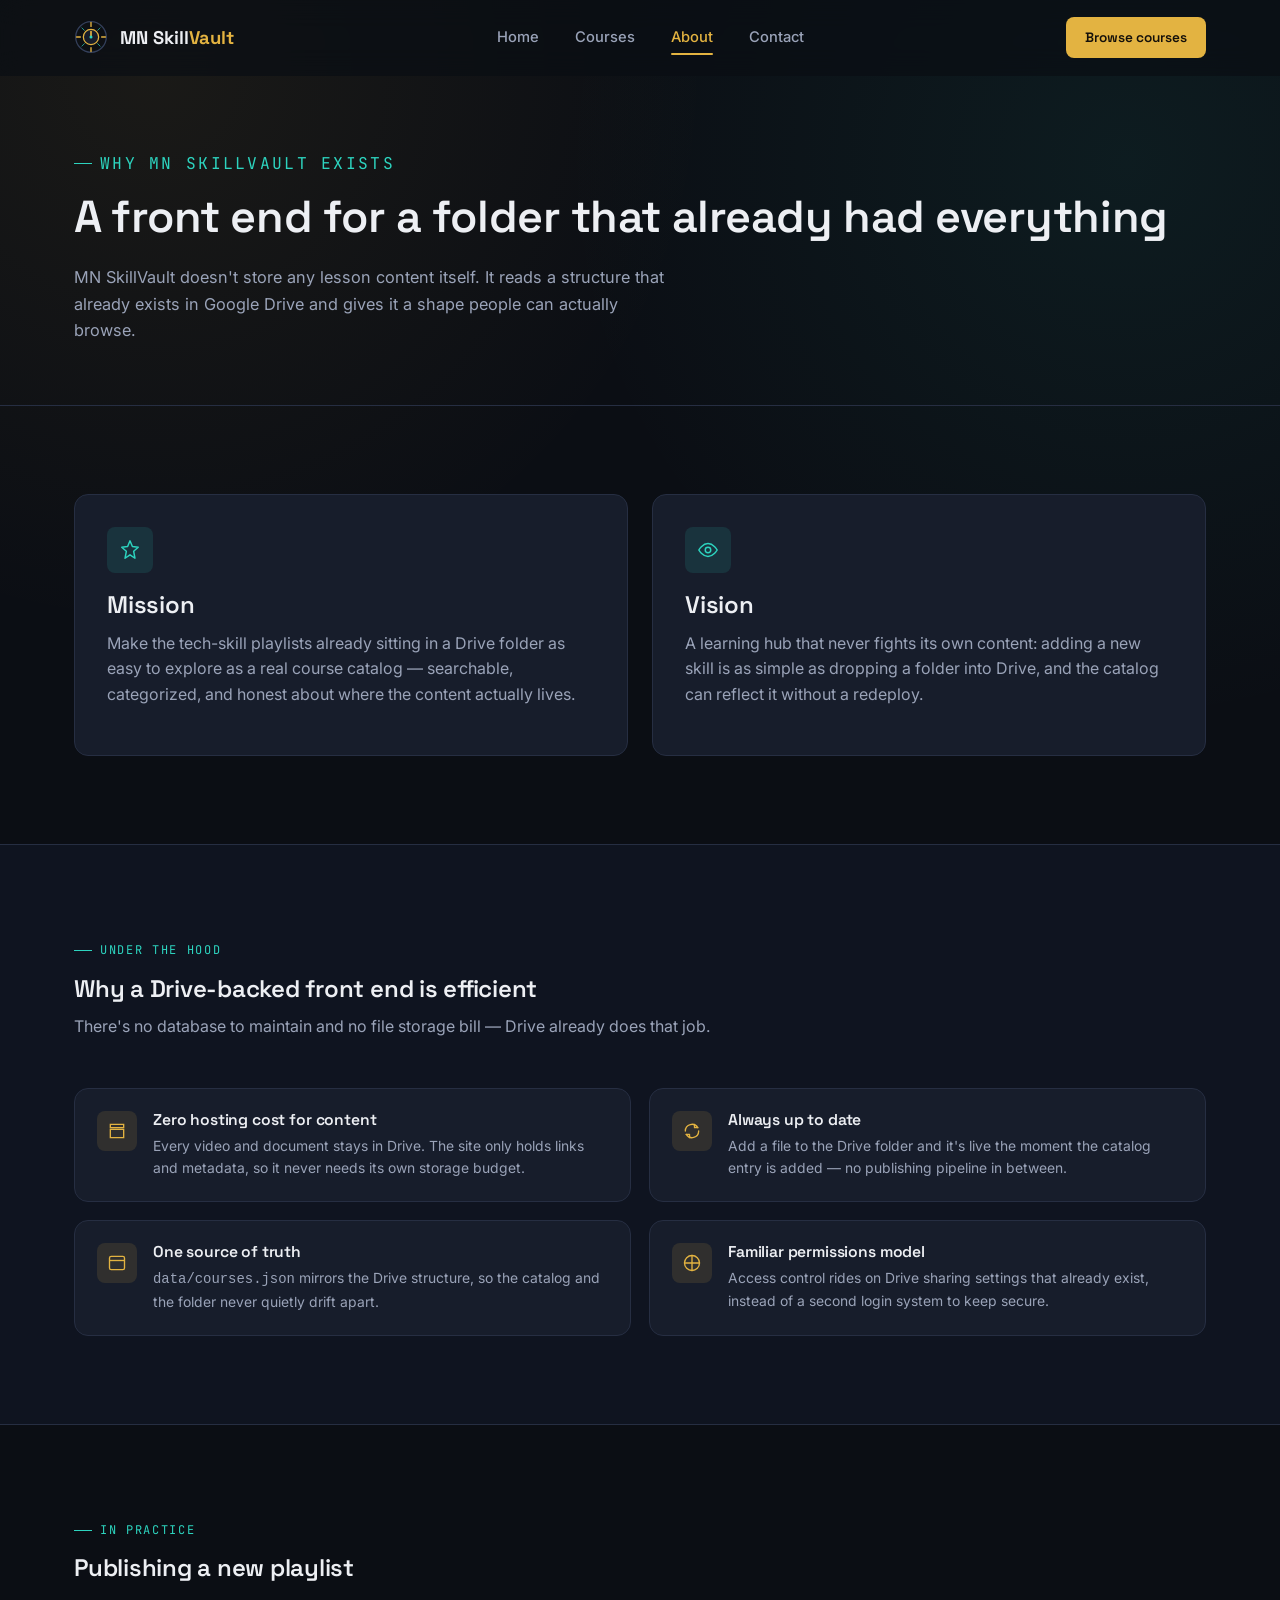
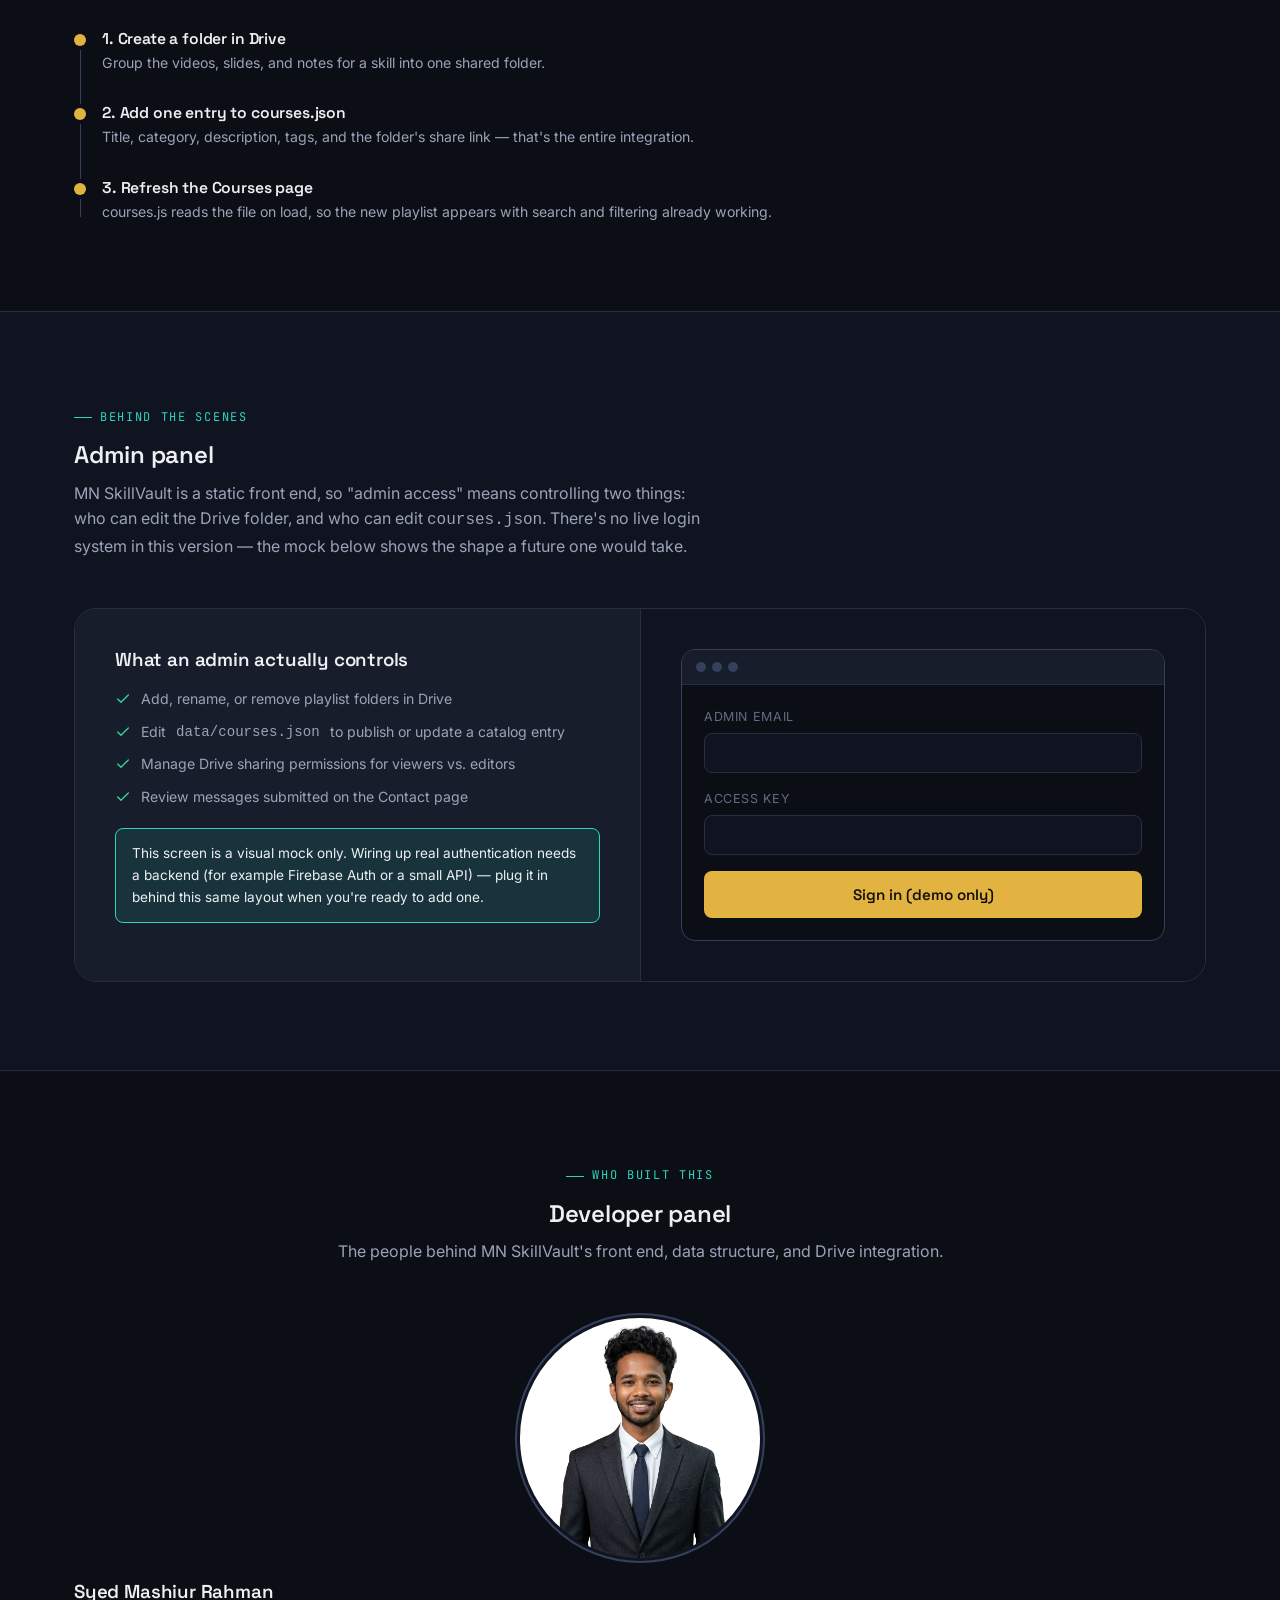
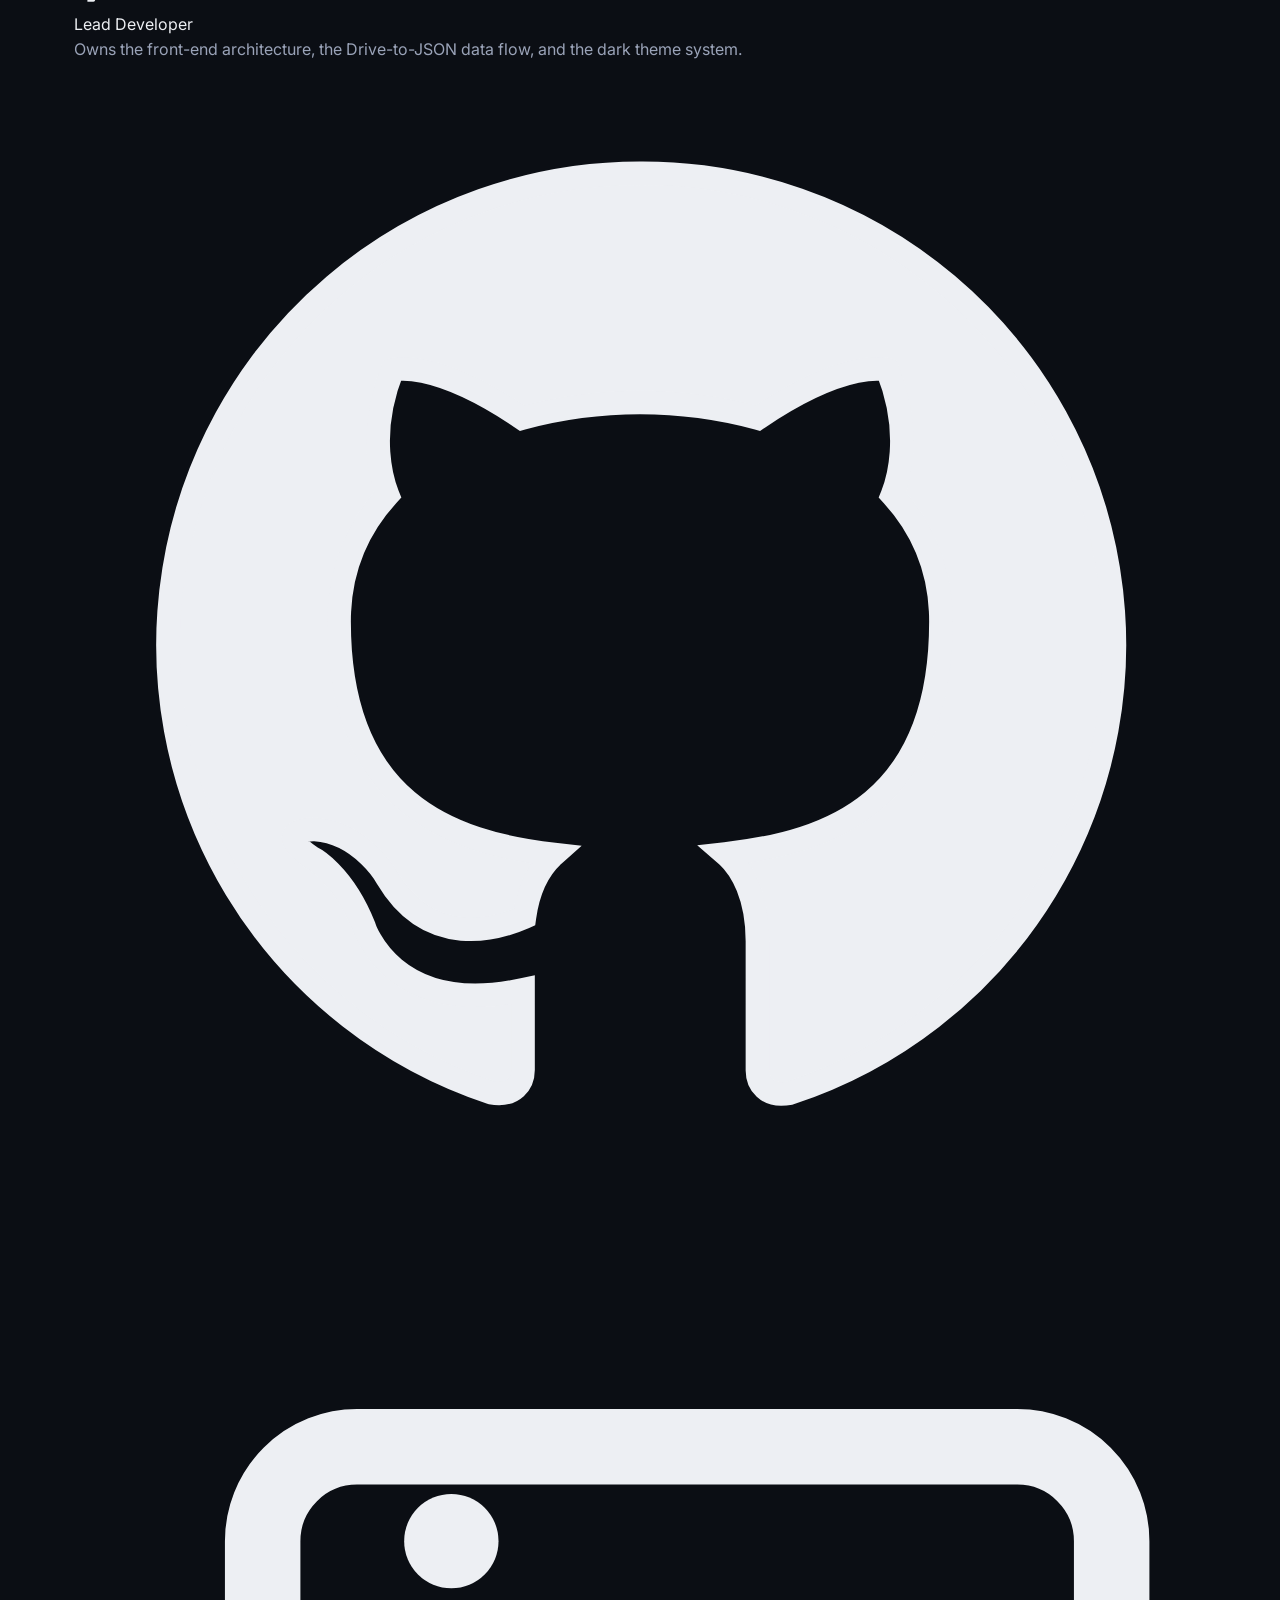
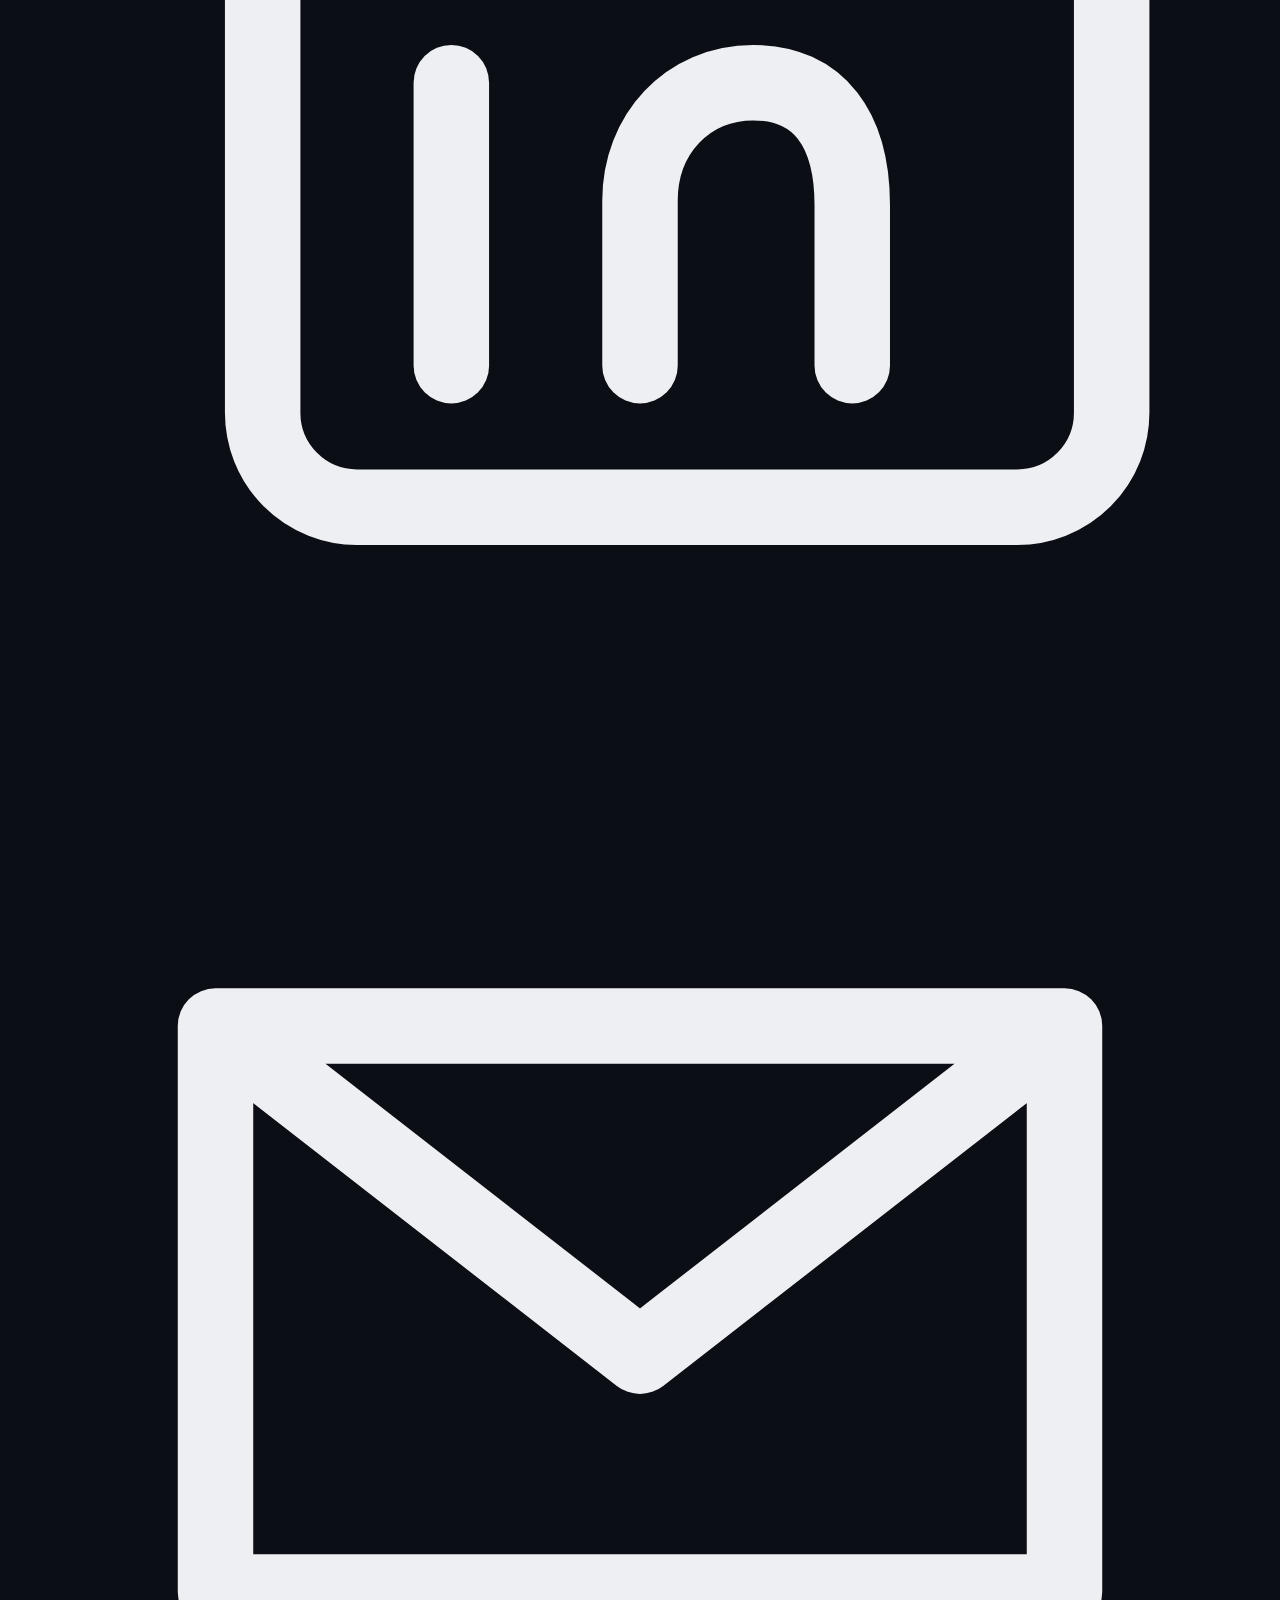
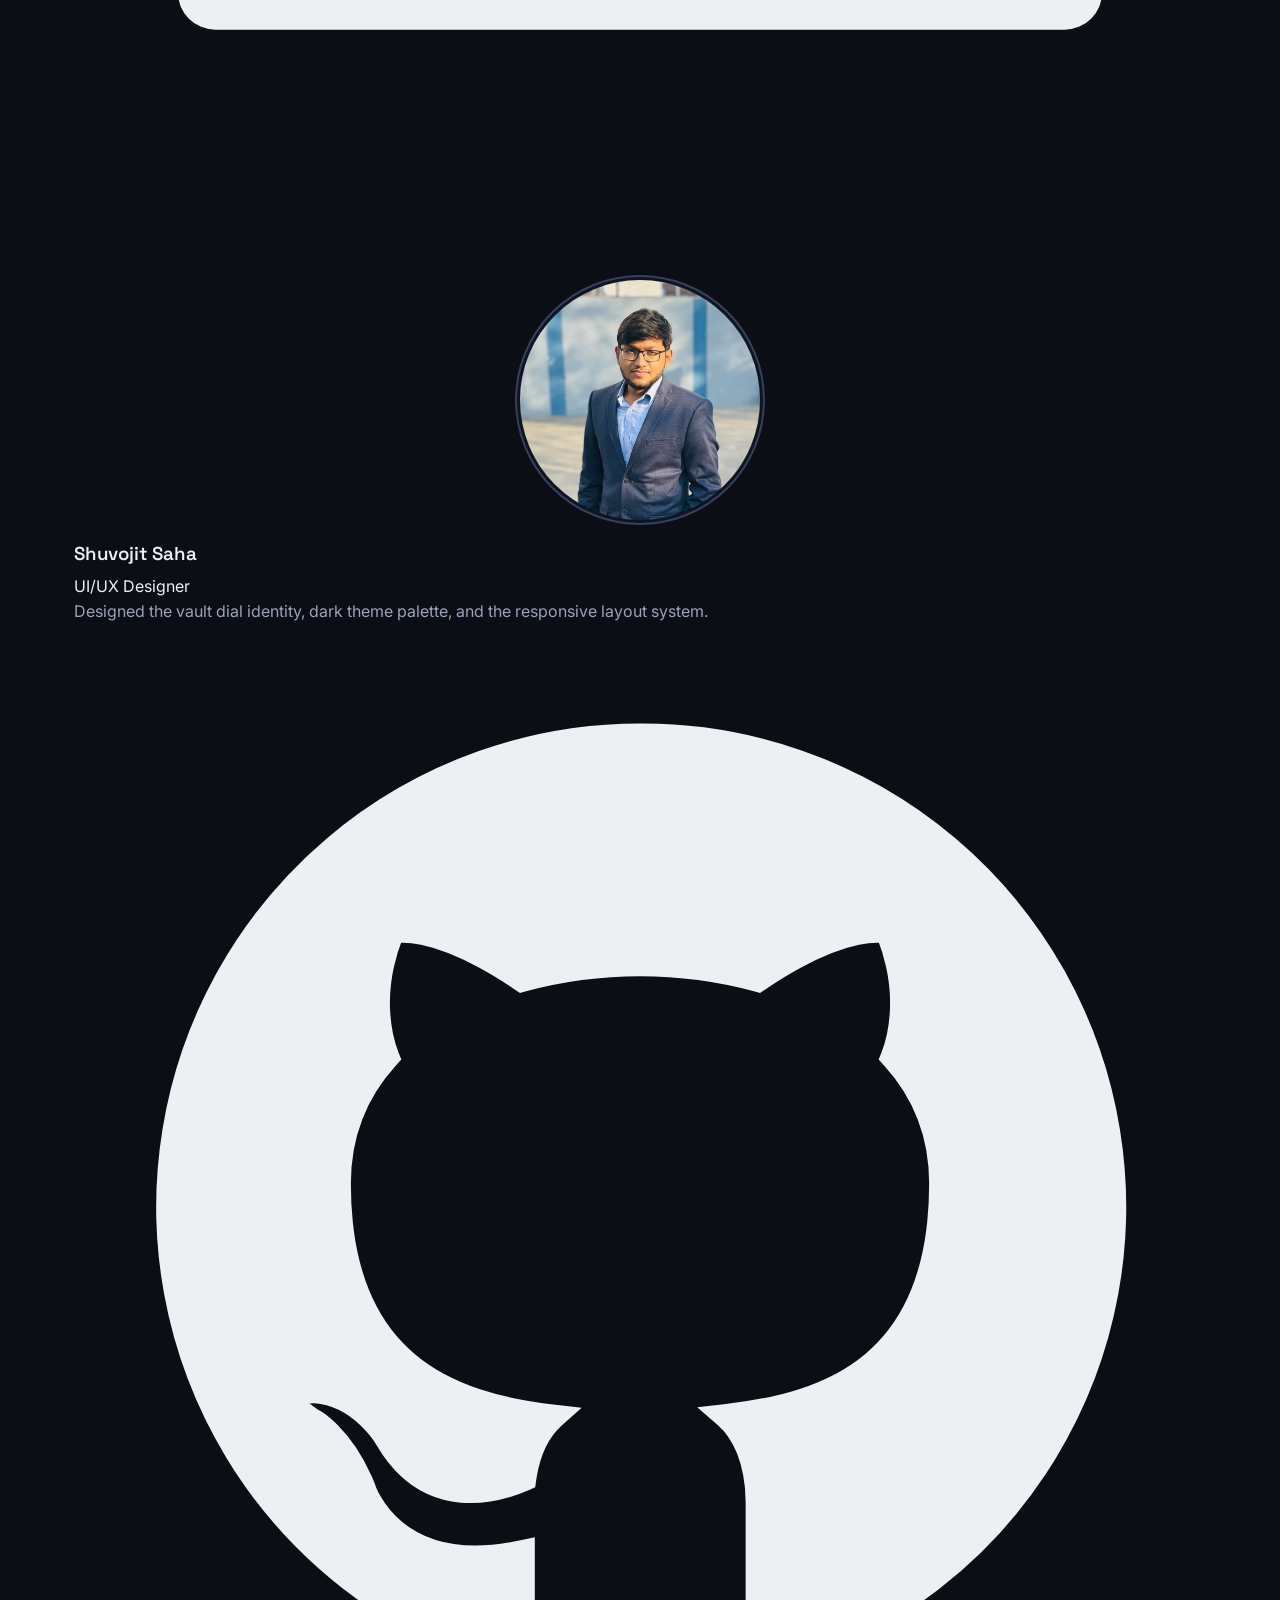
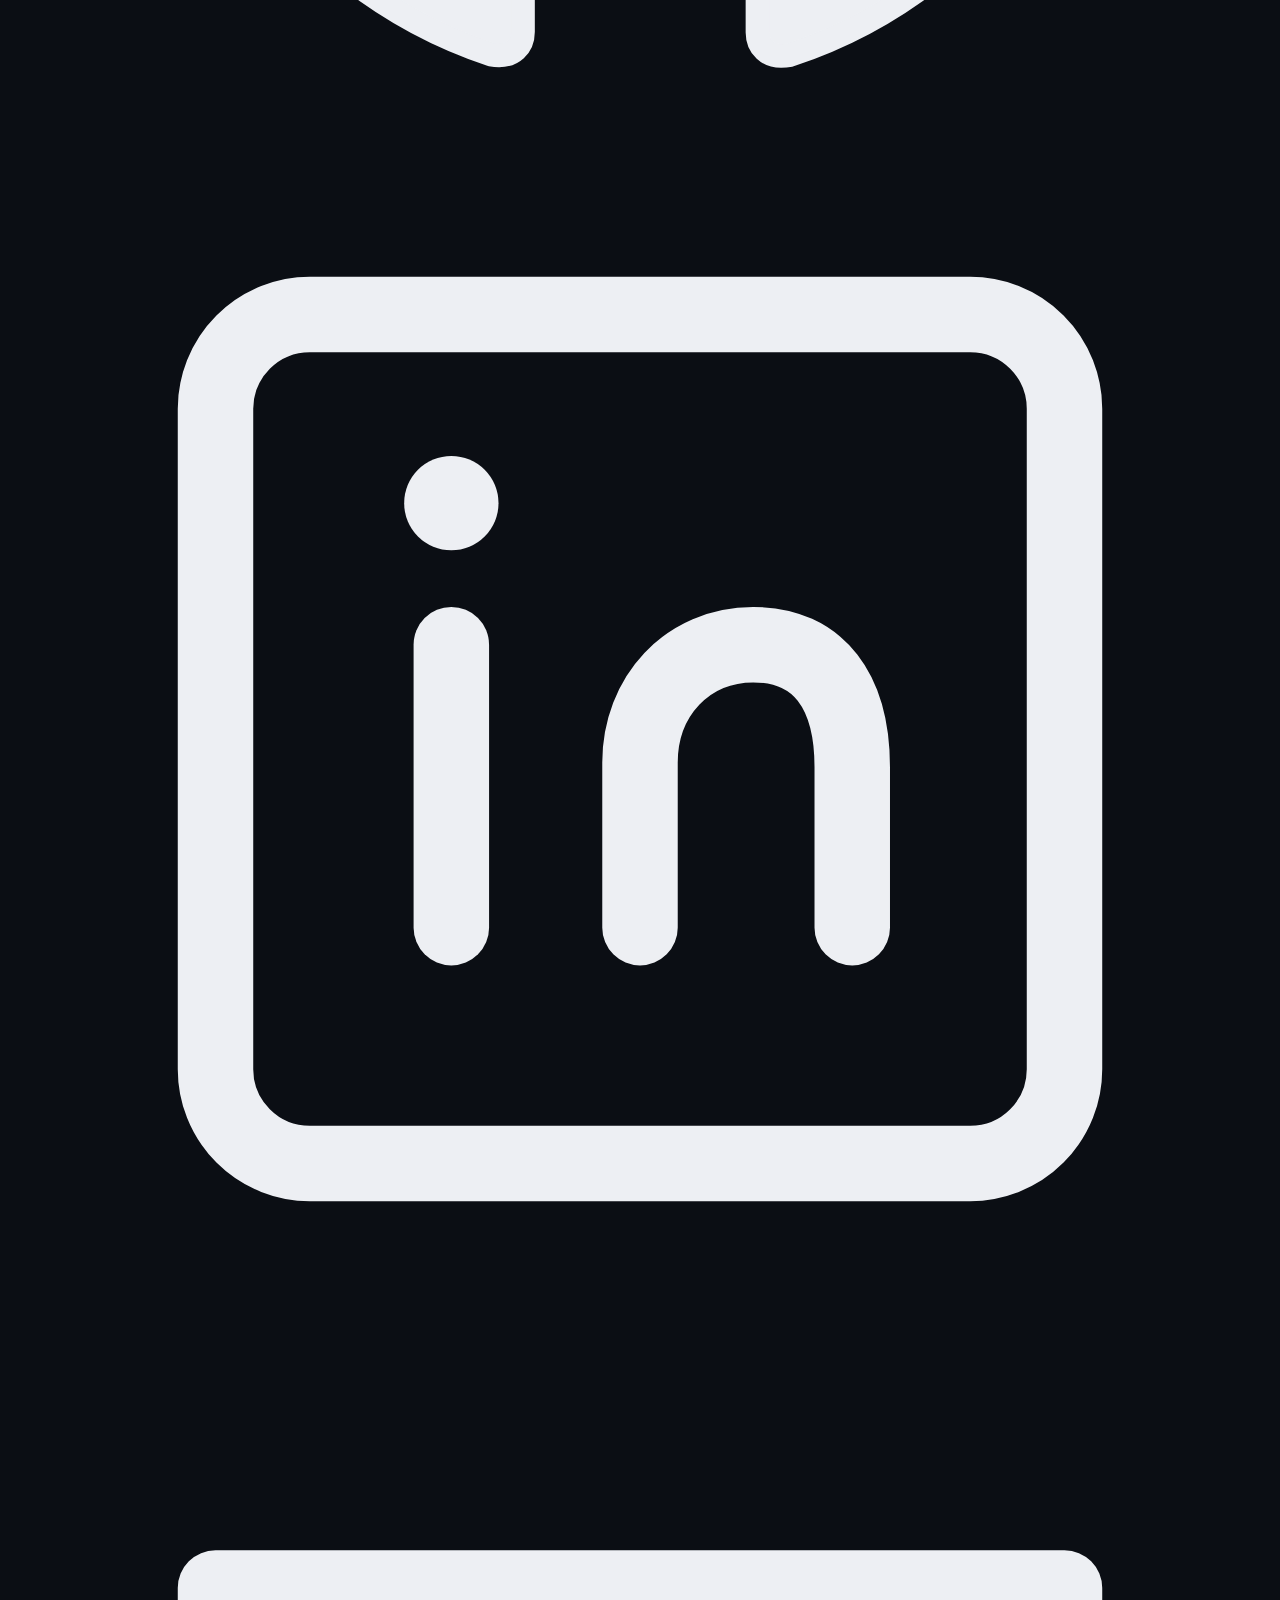
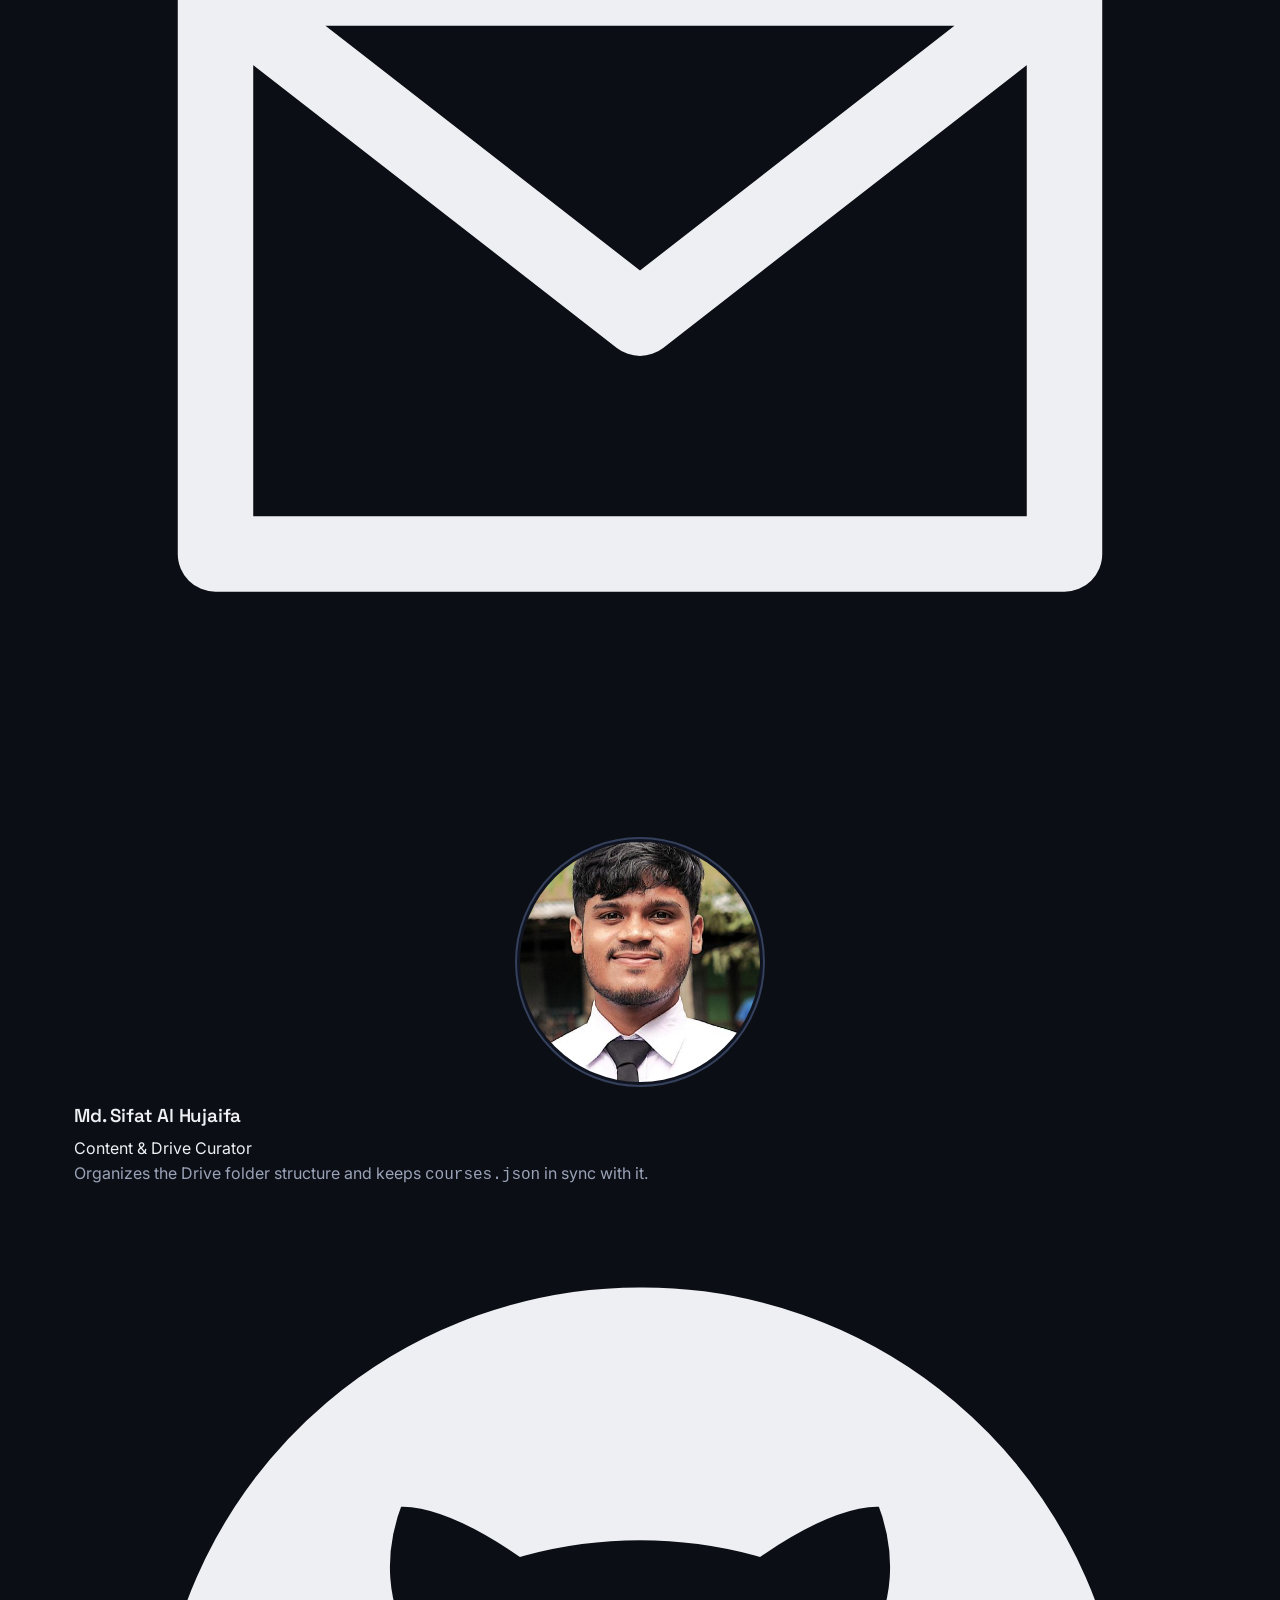
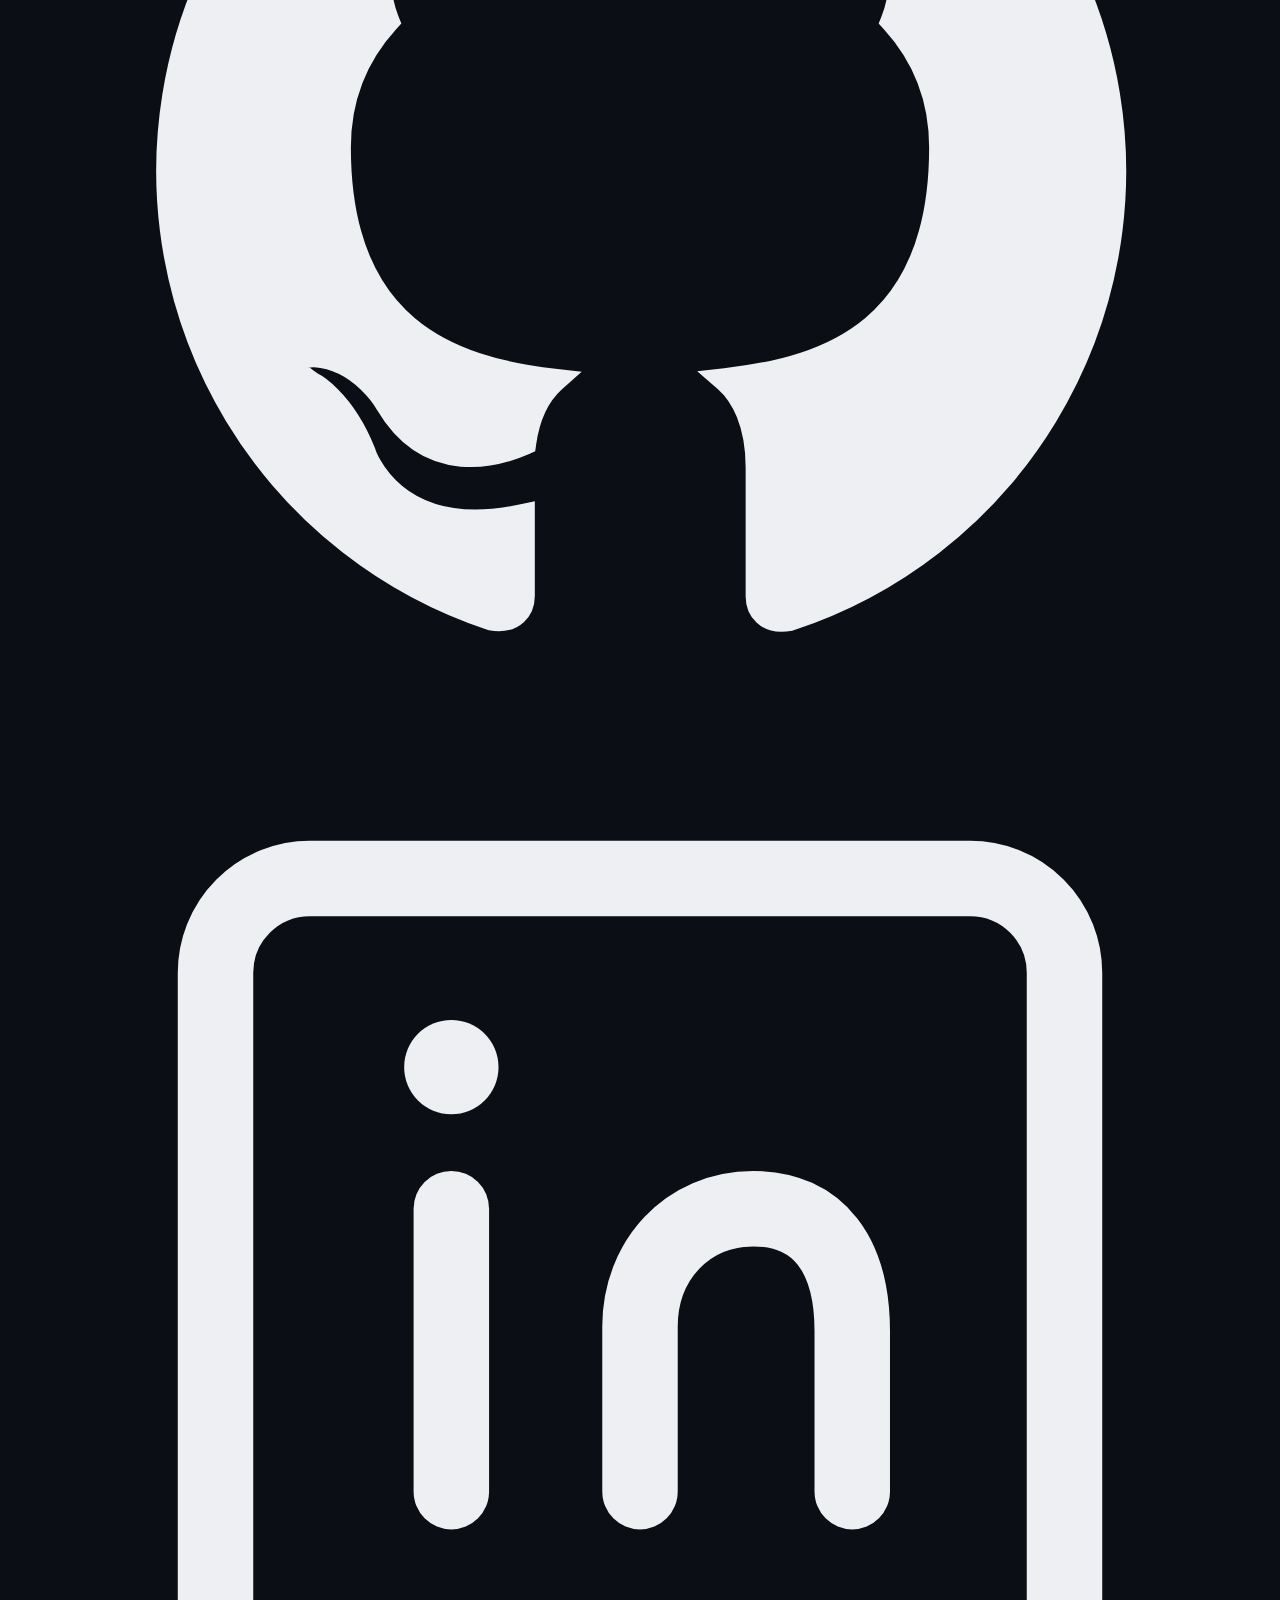
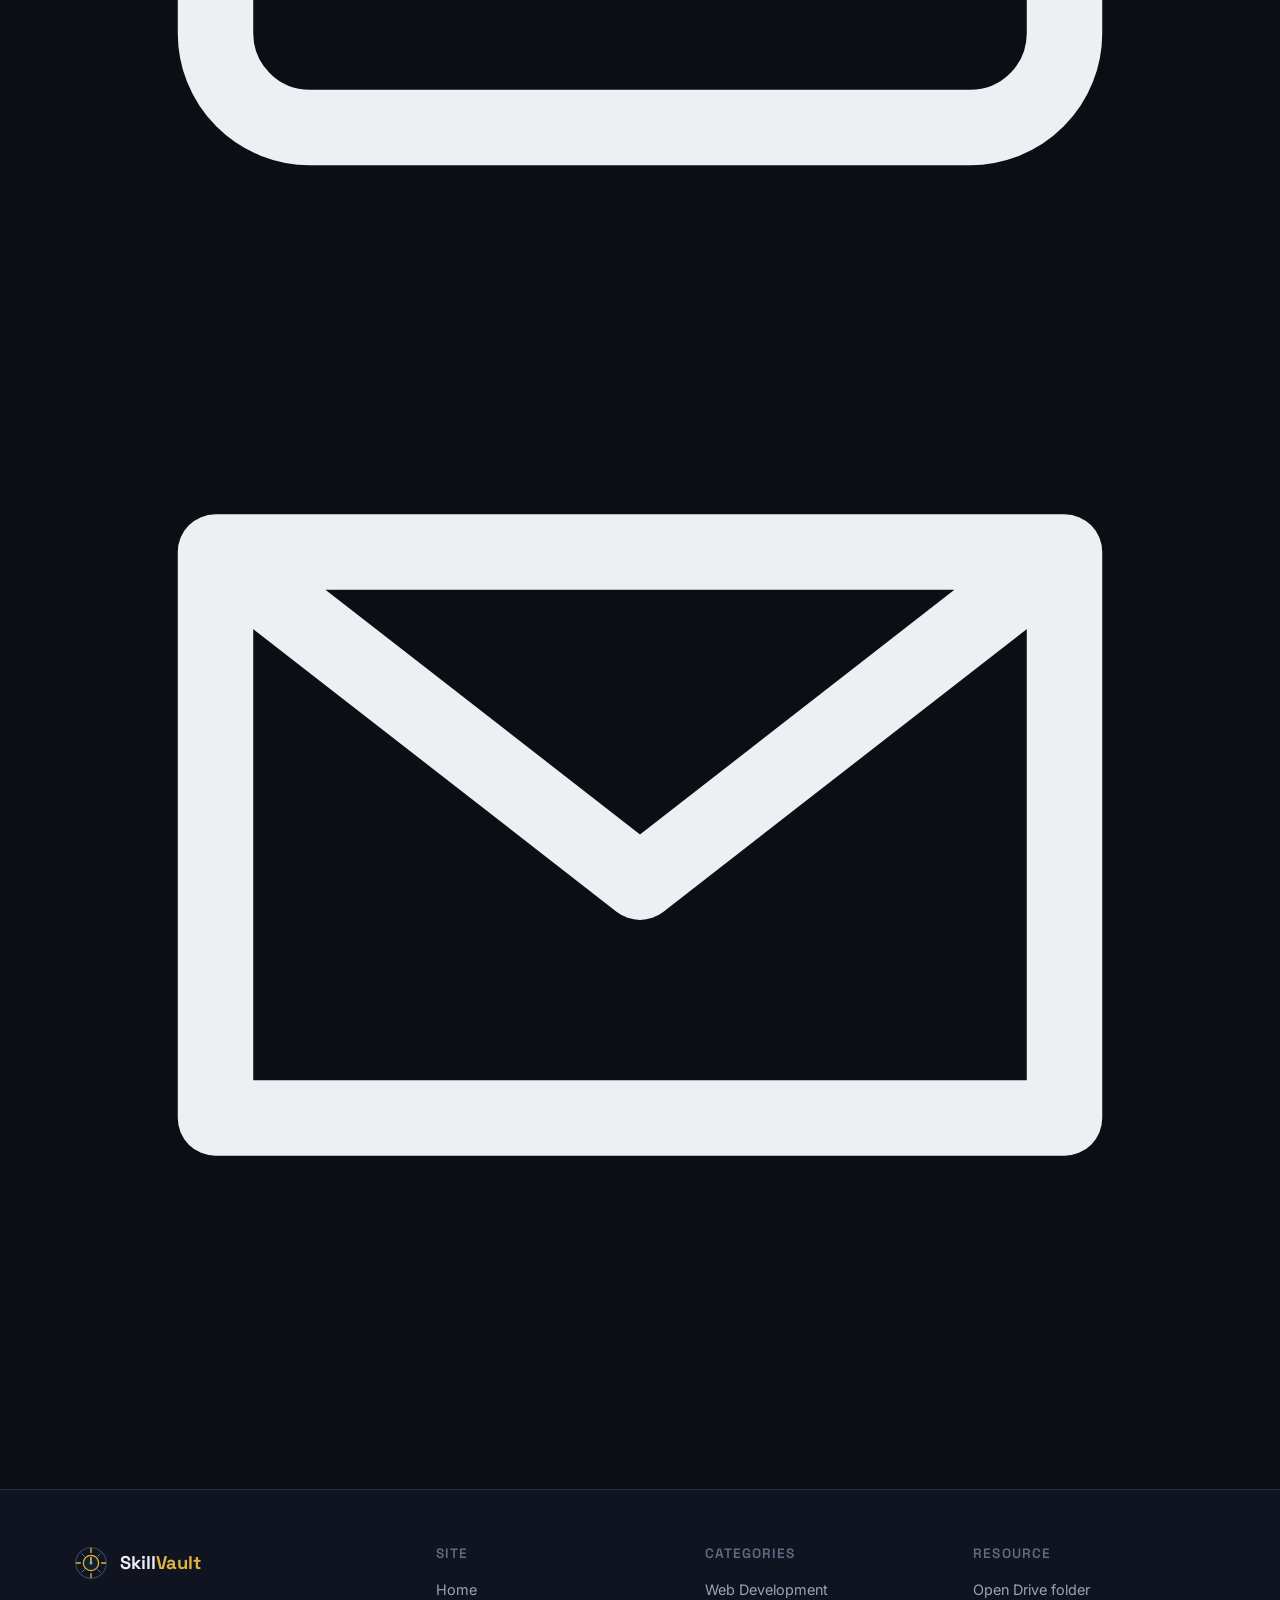
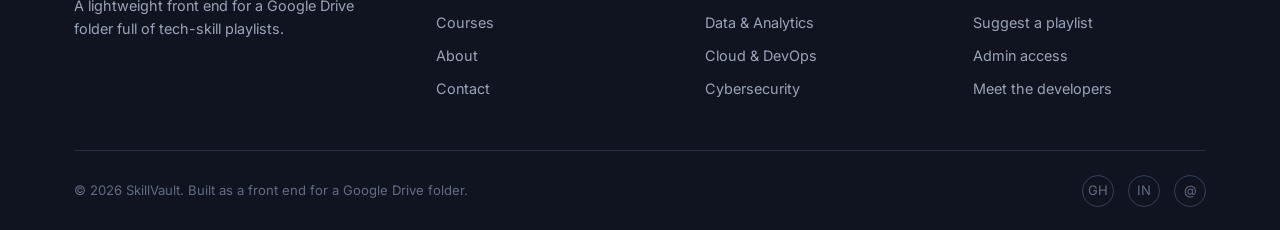
==== commit 2f6d70a7: "Third commit" ====
--- a/about.html
+++ b/about.html
@@ -224,7 +224,7 @@
               <svg viewBox="0 0 24 24" fill="none" xmlns="http://www.w3.org/2000/svg"><path d="M12 2a10 10 0 0 0-3.16 19.49c.5.09.68-.22.68-.48v-1.7c-2.78.6-3.37-1.34-3.37-1.34-.46-1.15-1.11-1.46-1.11-1.46-.9-.62.07-.6.07-.6 1 .07 1.53 1.03 1.53 1.03.9 1.52 2.34 1.08 2.91.83.09-.65.35-1.08.63-1.33-2.22-.25-4.56-1.11-4.56-4.94 0-1.09.39-1.98 1.03-2.68-.1-.25-.45-1.27.1-2.65 0 0 .84-.27 2.75 1.02a9.6 9.6 0 0 1 5 0c1.91-1.29 2.75-1.02 2.75-1.02.55 1.38.2 2.4.1 2.65.64.7 1.03 1.59 1.03 2.68 0 3.84-2.34 4.68-4.57 4.93.36.31.68.92.68 1.85v2.74c0 .26.18.58.69.48A10 10 0 0 0 12 2Z" stroke="currentColor" stroke-width="0.5" fill="currentColor"/></svg>
             </a>
             <a href="https://www.linkedin.com/in/syed-mashiur-rahman-542a7a350/" aria-label="Maya's LinkedIn">
-              <svg viewBox="0 0 24 24" fill="none" xmlns="http://www.w3.org/2000/svg"><rect x="3" y="3" width="18" height="18" rx="2" stroke="currentColor" stroke-width="1.6"/><line x1="8" y1="10" x2="8" y2="16" stroke="currentColor" stroke-width="1.6" stroke-linecap="round"/><circle cx="8" cy="7" r="1" fill="currentColor"/><path d="M12 16v-3.5c0-1.4 1-2.5 2.4-2.5s2.1 1 2.1 2.6V16" stroke="currentColor" stroke-width="1.6" stroke-linecap="round" stroke-linejoin="round"/></svg>
+              <svg viewBox="0 0 24 24" fill="none" xmlns="http://www.w3.org/2000/svg"><rect x="4" y="5" width="18" height="14" rx="2" stroke="currentColor" stroke-width="1.6"/><line x1="8" y1="10" x2="8" y2="16" stroke="currentColor" stroke-width="1.6" stroke-linecap="round"/><circle cx="8" cy="7" r="1" fill="currentColor"/><path d="M12 16v-3.5c0-1.4 1-2.5 2.4-2.5s2.1 1 2.1 2.6V16" stroke="currentColor" stroke-width="1.6" stroke-linecap="round" stroke-linejoin="round"/></svg>
             </a>
             <a href="mailto:syedshafin961@gmail.com" aria-label="Email Maya">
               <svg viewBox="0 0 24 24" fill="none" xmlns="http://www.w3.org/2000/svg"><path d="M3 6h18v12H3V6Zm0 0 9 7 9-7" stroke="currentColor" stroke-width="1.6" stroke-linejoin="round"/></svg>
